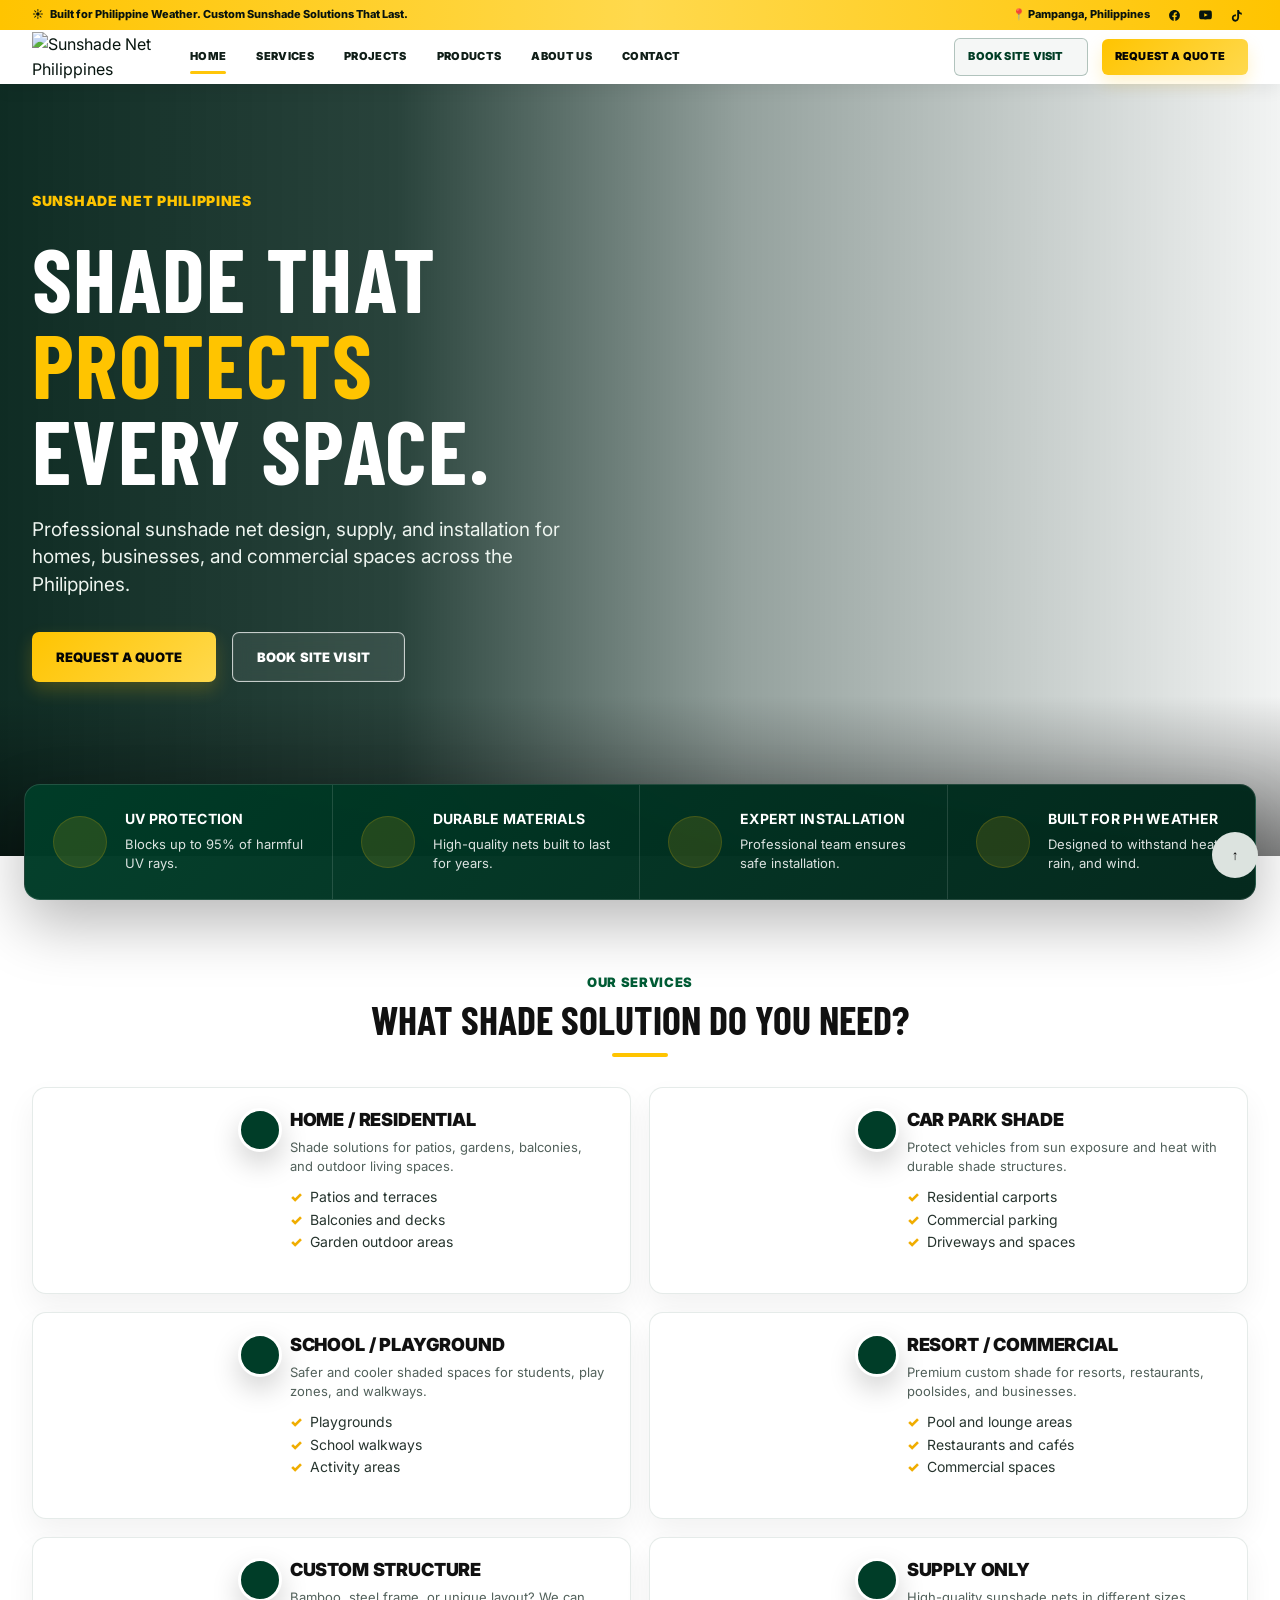
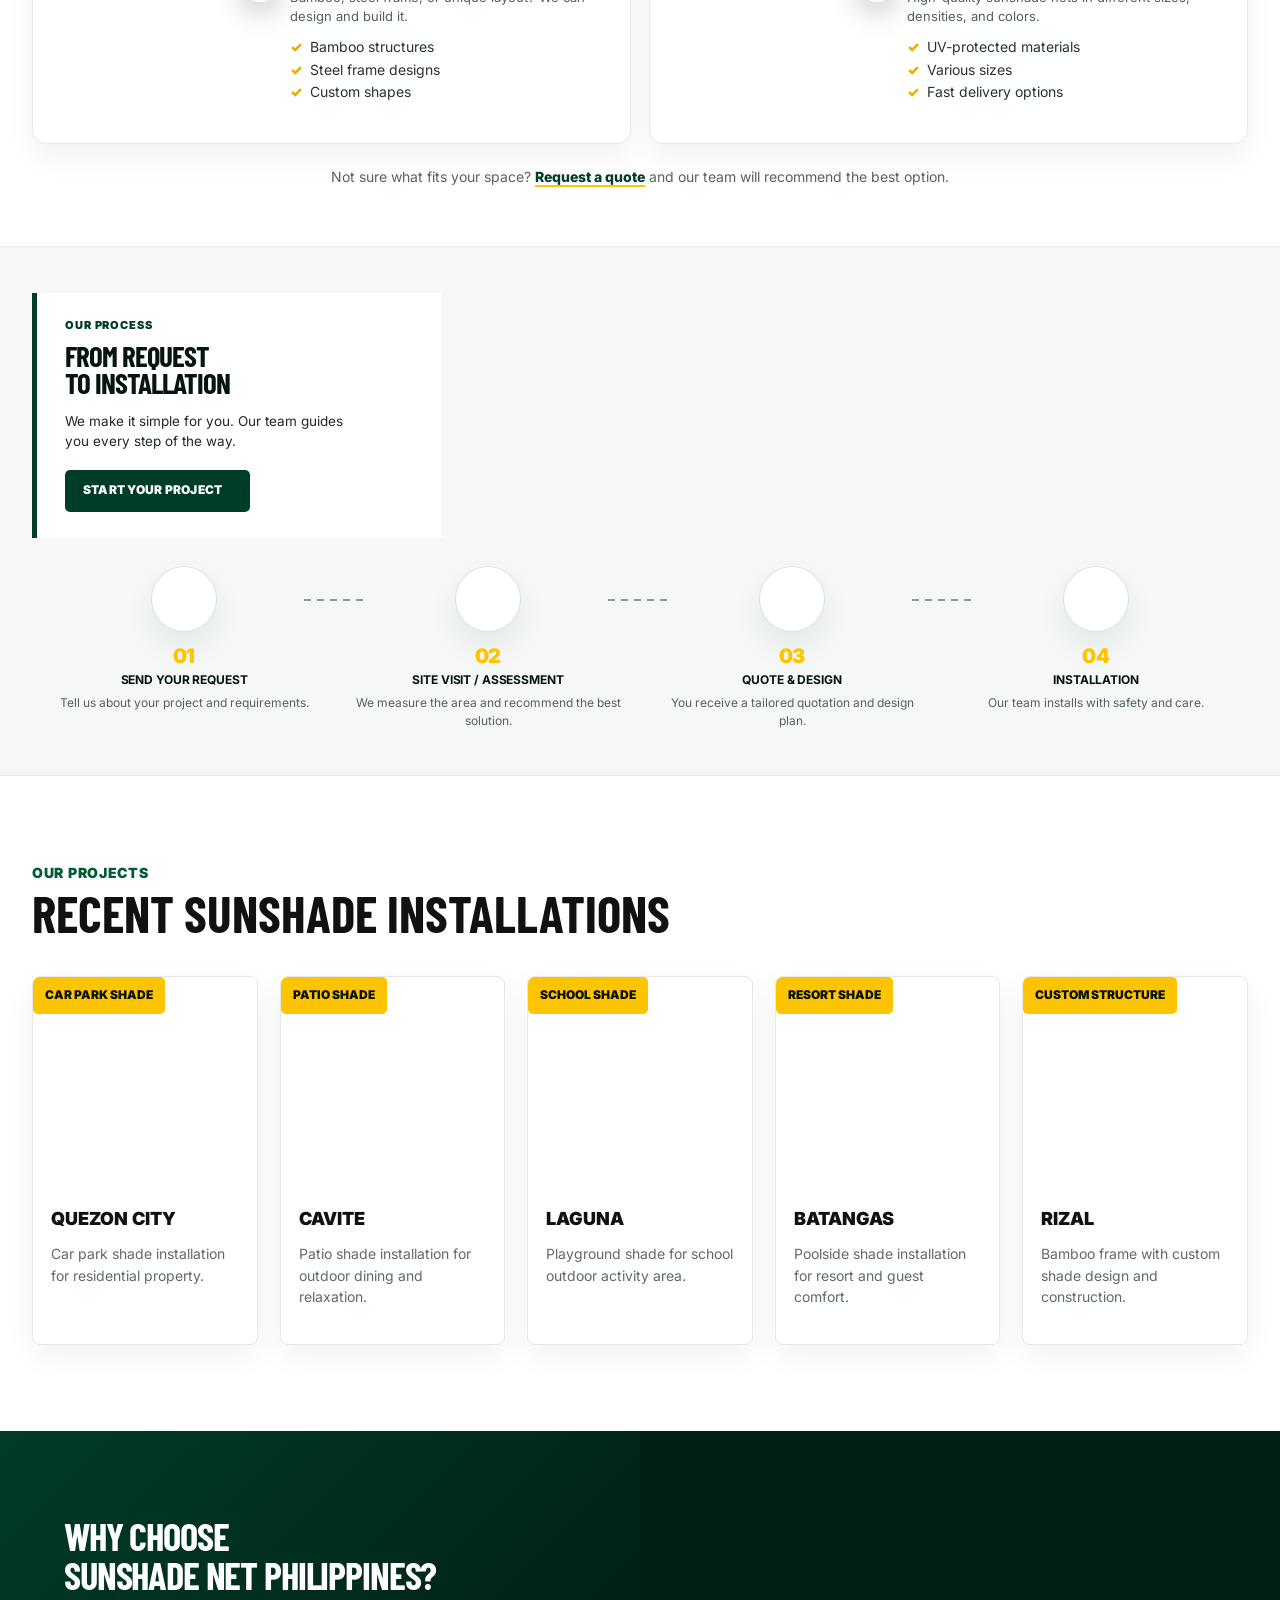
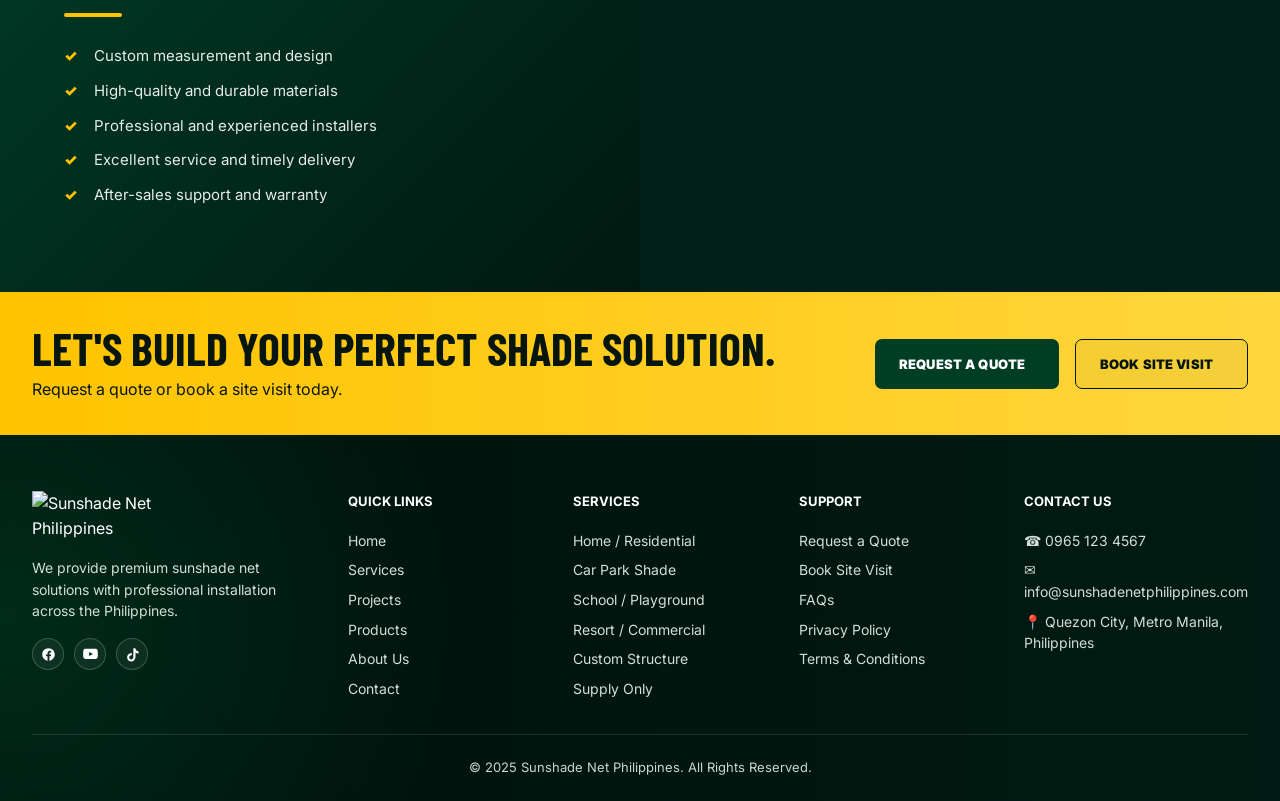
==== index.html @ c06938bb "Update index.html" ====
<!doctype html>
<html lang="en">
<head>
  <meta charset="utf-8">
  <meta name="viewport" content="width=device-width, initial-scale=1">
  <title>Home | Sunshade Net Philippines</title>
  <meta name="description" content="Premium sunshade net design, supply, and installation across the Philippines.">
  <link rel="stylesheet" href="assets/css/style.css">

  <style>
    :root {
      --snp-green: #003d28;
      --snp-green-dark: #001f16;
      --snp-green-deep: #00150f;
      --snp-yellow: #ffc400;
      --snp-text: #07150f;
    }

    body {
      scroll-padding-top: 112px;
    }

    .logo {
      display: inline-flex;
      align-items: center;
      text-decoration: none;
      flex-shrink: 0;
    }

    .logo img {
      width: 220px;
      max-width: 220px;
      height: auto;
      display: block;
      object-fit: contain;
    }

    .site-header {
      position: sticky;
      top: 0;
      z-index: 999;
      background: #ffffff;
      box-shadow: 0 12px 30px rgba(0, 0, 0, 0.08);
    }

    .header-inner {
      min-height: 108px;
      display: flex;
      align-items: center;
      gap: 34px;
    }

    .nav {
      display: flex;
      align-items: center;
      gap: 30px;
    }

    .header-actions {
      margin-left: auto;
      display: flex;
      align-items: center;
      gap: 14px;
    }

    .btn,
    .small-link {
      display: inline-flex;
      align-items: center;
      justify-content: center;
      gap: 10px;
    }

    .btn i,
    .small-link i {
      display: inline-flex;
      align-items: center;
      justify-content: center;
      line-height: 0;
      flex-shrink: 0;
    }

    .btn svg {
      width: 17px;
      height: 17px;
      stroke-width: 2.4;
      transition: transform 0.25s ease;
    }

    .small-link svg {
      width: 15px;
      height: 15px;
      stroke-width: 2.4;
      transition: transform 0.25s ease;
    }

    .btn:hover svg,
    .small-link:hover svg {
      transform: translateX(3px);
    }

    .btn-outline:hover svg {
      transform: scale(1.08);
    }

    .hero {
      position: relative;
      min-height: 650px;
      padding: 96px 0 140px;
      display: flex;
      align-items: center;
      background-image:
        linear-gradient(90deg, rgba(0, 31, 22, 0.94) 0%, rgba(0, 31, 22, 0.84) 31%, rgba(0, 31, 22, 0.42) 58%, rgba(0, 31, 22, 0.05) 100%),
        var(--hero-img);
      background-size: cover;
      background-position: center right;
      overflow: visible;
    }

    .hero .container {
      position: relative;
      z-index: 3;
      transform: translateY(-34px);
    }

    .hero .eyebrow {
      margin-bottom: 22px;
      font-size: 14px;
      letter-spacing: 0.05em;
    }

    .headline {
      margin-bottom: 24px;
      line-height: 0.96;
    }

    .hero-copy {
      max-width: 545px;
      margin-bottom: 34px;
      font-size: 19px;
      line-height: 1.45;
    }

    .hero-buttons {
      display: flex;
      flex-wrap: wrap;
      align-items: center;
      gap: 16px;
      position: relative;
      z-index: 10;
    }

    .hero-buttons .btn {
      min-height: 50px;
      padding: 0 24px;
      border-radius: 7px;
      font-size: 13px;
      font-weight: 900;
      letter-spacing: 0.01em;
    }

    .hero-buttons .btn svg {
      width: 18px;
      height: 18px;
    }

    .feature-strip {
      position: relative;
      z-index: 20;
      width: min(1320px, calc(100% - 48px));
      margin: -72px auto 72px;
      display: grid;
      grid-template-columns: repeat(4, 1fr);
      background: linear-gradient(135deg, rgba(0, 61, 40, 0.98), rgba(0, 37, 25, 0.98));
      border: 1px solid rgba(255, 255, 255, 0.13);
      border-radius: 16px;
      overflow: hidden;
      box-shadow: 0 24px 60px rgba(0, 0, 0, 0.28);
    }

    .feature {
      display: flex;
      align-items: center;
      gap: 18px;
      padding: 26px 28px;
      min-height: 112px;
      border-right: 1px solid rgba(255, 255, 255, 0.13);
    }

    .feature:last-child {
      border-right: 0;
    }

    .feature .icon,
    .service-icon,
    .process-step .icon {
      display: inline-flex;
      align-items: center;
      justify-content: center;
      flex-shrink: 0;
    }

    .feature .icon {
      width: 52px;
      height: 52px;
      min-width: 52px;
      border-radius: 50%;
      background: rgba(255, 196, 0, 0.13);
      color: var(--snp-yellow);
      box-shadow: inset 0 0 0 1px rgba(255, 196, 0, 0.16);
    }

    .feature .icon svg {
      width: 26px;
      height: 26px;
      stroke-width: 2.1;
    }

    .feature h4 {
      margin: 0 0 7px;
      color: #ffffff;
      font-size: 14px;
      line-height: 1.2;
      text-transform: uppercase;
      letter-spacing: 0.02em;
    }

    .feature p {
      margin: 0;
      color: rgba(255, 255, 255, 0.86);
      font-size: 13px;
      line-height: 1.45;
    }

    .service-icon {
      width: 44px;
      height: 44px;
      border-radius: 50%;
      background: var(--snp-green);
      color: #ffffff;
      border: 3px solid #ffffff;
      box-shadow: 0 12px 28px rgba(0, 0, 0, 0.18);
    }

    .service-icon svg {
      width: 20px;
      height: 20px;
      stroke-width: 2.1;
    }

    .section:has(.services-3-grid) {
      padding-top: 0;
      padding-bottom: 58px;
    }

    .section:has(.services-3-grid) .section-head {
      margin-bottom: 30px;
    }

    .section:has(.services-3-grid) .kicker {
      font-size: 13px;
      margin-bottom: 8px;
    }

    .section:has(.services-3-grid) .section-title {
      max-width: 720px;
      margin-left: auto;
      margin-right: auto;
      line-height: 0.98;
      font-size: clamp(34px, 3.1vw, 54px);
    }

    .section:has(.services-3-grid) .under {
      margin-top: 14px;
    }

    .cards.services-3-grid {
      display: grid;
      grid-template-columns: repeat(3, minmax(0, 1fr));
      gap: 18px;
      align-items: stretch;
    }

    .services-3-grid .service-card {
      position: relative;
      min-height: 100%;
      display: grid;
      grid-template-columns: 38% 62%;
      overflow: hidden;
      border-radius: 14px;
      background: #ffffff;
      border: 1px solid rgba(0, 61, 40, 0.1);
      box-shadow: 0 14px 30px rgba(0, 0, 0, 0.055);
      transition: transform 0.25s ease, box-shadow 0.25s ease, border-color 0.25s ease;
    }

    .services-3-grid .service-card:hover {
      transform: translateY(-4px);
      border-color: rgba(0, 61, 40, 0.22);
      box-shadow: 0 20px 42px rgba(0, 0, 0, 0.1);
    }

    .services-3-grid .service-img {
      height: 100%;
      min-height: 190px;
      border-radius: 14px 0 0 14px;
    }

    .services-3-grid .service-icon {
      left: auto;
      right: -22px;
      bottom: auto;
      top: 20px;
      z-index: 3;
      border-width: 3px;
    }

    .services-3-grid .service-icon svg {
      width: 20px;
      height: 20px;
    }

    .services-3-grid .service-body {
      padding: 22px 22px 20px 30px;
      display: flex;
      flex-direction: column;
      justify-content: center;
    }

    .services-3-grid .service-body h3 {
      font-size: clamp(18px, 1.1vw, 22px);
      line-height: 1.08;
      margin-bottom: 9px;
      letter-spacing: -0.01em;
    }

    .services-3-grid .service-body p {
      font-size: 13px;
      line-height: 1.45;
      margin-bottom: 12px;
      color: #52615b;
    }

    .services-3-grid .mini-list {
      display: grid;
      gap: 5px;
      font-size: 12.5px;
      line-height: 1.25;
      margin-top: 0;
    }

    .services-3-grid .mini-list li {
      line-height: 1.25;
    }

    .services-3-grid .mini-list li::marker {
      color: var(--snp-yellow);
    }

    .services-note {
      max-width: 720px;
      margin: 22px auto 0;
      text-align: center;
      color: #58645f;
      font-size: 14px;
      line-height: 1.55;
    }

    .services-note a {
      color: var(--snp-green);
      font-weight: 800;
      text-decoration: none;
      border-bottom: 2px solid var(--snp-yellow);
    }

    .section-soft {
      background: #f5f8f6;
      padding: 46px 0;
      border-top: 1px solid rgba(0, 61, 40, 0.06);
      border-bottom: 1px solid rgba(0, 61, 40, 0.06);
    }

    .process-grid {
      display: grid;
      grid-template-columns: 340px 1fr;
      gap: 38px;
      align-items: center;
    }

    .process-intro {
      background: #ffffff;
      padding: 24px 28px 26px;
      border-radius: 0;
      border-left: 5px solid var(--snp-green);
      box-shadow: none;
      width: 100%;
      min-width: 0;
    }

    .process-intro .kicker {
      color: var(--snp-green);
      font-size: 11px;
      font-weight: 900;
      letter-spacing: 0.08em;
      text-transform: uppercase;
      margin-bottom: 8px;
    }

    .process-intro h2 {
      margin: 0 0 14px;
      color: #07150f;
      font-size: clamp(29px, 2.05vw, 36px);
      line-height: 0.96;
      letter-spacing: -0.035em;
      text-transform: uppercase;
      max-width: 280px;
    }

    .process-line {
      display: block;
      white-space: nowrap;
    }

    .process-intro p {
      color: #1f2a25;
      font-size: 13.5px;
      line-height: 1.5;
      margin: 0 0 18px;
      max-width: 285px;
    }

    .process-intro .btn {
      min-height: 42px;
      padding: 0 18px;
      border-radius: 5px;
      background: var(--snp-green);
      color: #ffffff;
      font-size: 12px;
      box-shadow: none;
    }

    .process-intro .btn:hover {
      background: var(--snp-green-dark);
    }

    .process-steps {
      display: grid;
      grid-template-columns: repeat(4, minmax(0, 1fr));
      gap: 0;
      align-items: start;
      position: relative;
    }

    .process-step {
      position: relative;
      text-align: center;
      padding: 0 18px;
      background: transparent;
      border: 0;
      box-shadow: none;
      min-height: auto;
    }

    .process-step::after {
      content: "";
      position: absolute;
      top: 33px;
      right: -32px;
      width: 64px;
      height: 2px;
      background: repeating-linear-gradient(
        90deg,
        rgba(0, 61, 40, 0.48) 0 7px,
        transparent 7px 13px
      );
    }

    .process-step:last-child::after {
      display: none;
    }

    .process-step .icon {
      width: 66px;
      height: 66px;
      margin: 0 auto 14px;
      border-radius: 50%;
      background: #ffffff;
      color: var(--snp-green);
      border: 1px solid rgba(0, 61, 40, 0.14);
      box-shadow: 0 14px 30px rgba(0, 61, 40, 0.08);
    }

    .process-step .icon svg {
      width: 28px;
      height: 28px;
      stroke-width: 2;
    }

    .process-step strong {
      display: block;
      margin-bottom: 7px;
      color: #07150f;
      font-size: 12px;
      line-height: 1.22;
      text-transform: uppercase;
      letter-spacing: -0.01em;
    }

    .process-step strong::before {
      content: attr(data-step);
      display: block;
      margin-bottom: 7px;
      color: var(--snp-yellow);
      font-size: 20px;
      line-height: 1;
      font-weight: 900;
    }

    .process-step p {
      margin: 0;
      color: #53615c;
      font-size: 12px;
      line-height: 1.45;
    }

    .split-banner {
      display: grid;
      grid-template-columns: 1fr 1fr;
      align-items: stretch;
      background: var(--snp-green-dark);
      overflow: hidden;
    }

    .split-banner-content {
      background:
        linear-gradient(135deg, rgba(0, 61, 40, 0.98), rgba(0, 24, 17, 0.98));
      color: #ffffff;
      padding: 86px 64px;
      display: flex;
      flex-direction: column;
      justify-content: center;
      align-items: flex-start;
    }

    .split-banner-content .section-title,
    .split-banner-content ul {
      width: min(100%, 520px);
      margin-left: auto;
      margin-right: auto;
    }

    .split-banner-content .section-title {
      color: #ffffff;
      margin-top: 0;
      margin-bottom: 28px;
      font-size: clamp(34px, 3vw, 54px);
      line-height: 1.02;
      letter-spacing: -0.03em;
    }

    .split-banner-content .section-title::after {
      content: "";
      display: block;
      width: 58px;
      height: 4px;
      background: var(--snp-yellow);
      margin-top: 18px;
      border-radius: 999px;
    }

    .split-banner-content ul {
      list-style: none;
      padding: 0;
      margin-top: 0;
      margin-bottom: 0;
      display: grid;
      gap: 13px;
    }

    .split-banner-content li {
      position: relative;
      padding-left: 30px;
      color: rgba(255, 255, 255, 0.9);
      font-size: 15px;
      line-height: 1.45;
    }

    .split-banner-content li::before {
      content: "✓";
      position: absolute;
      left: 0;
      top: 0;
      color: var(--snp-yellow);
      font-weight: 900;
    }

    .split-banner-img {
      min-height: 460px;
      background-image: var(--img);
      background-size: cover;
      background-position: center;
    }

    .social-icons {
      display: flex;
      align-items: center;
      gap: 10px;
    }

    .social-icons a {
      width: 32px;
      height: 32px;
      border: 1px solid rgba(255, 255, 255, 0.2);
      border-radius: 50%;
      display: inline-flex;
      align-items: center;
      justify-content: center;
      color: #ffffff;
      background: rgba(255, 255, 255, 0.05);
      transition: all 0.25s ease;
      text-decoration: none;
      flex-shrink: 0;
    }

    .social-icons a svg {
      width: 15px;
      height: 15px;
      fill: currentColor;
      display: block;
    }

    .social-icons a:hover {
      background: var(--snp-yellow);
      color: var(--snp-green-dark);
      border-color: var(--snp-yellow);
      transform: translateY(-2px);
    }

    .topbar .social-icons {
      gap: 7px;
    }

    .topbar .social-icons a {
      width: 24px;
      height: 24px;
      border: none;
      background: transparent;
      color: #07150f;
    }

    .topbar .social-icons a svg {
      width: 13px;
      height: 13px;
    }

    .topbar .social-icons a:hover {
      background: rgba(7, 21, 15, 0.12);
      color: #07150f;
      transform: translateY(-1px);
    }

    @media (max-width: 1280px) {
      .cards.services-3-grid {
        grid-template-columns: repeat(2, minmax(0, 1fr));
      }

      .services-3-grid .service-img {
        min-height: 205px;
      }

      .process-grid {
        grid-template-columns: 1fr;
        gap: 28px;
      }

      .process-intro {
        max-width: 410px;
      }
    }

    @media (max-width: 1180px) {
      .header-inner {
        gap: 22px;
      }

      .nav {
        gap: 18px;
      }

      .logo img {
        width: 188px;
        max-width: 188px;
      }

      .hero {
        min-height: 620px;
        padding: 88px 0 132px;
      }

      .hero .container {
        transform: translateY(-24px);
      }

      .feature-strip {
        grid-template-columns: repeat(2, 1fr);
        margin-top: -58px;
      }

      .feature:nth-child(2) {
        border-right: 0;
      }

      .feature:nth-child(1),
      .feature:nth-child(2) {
        border-bottom: 1px solid rgba(255, 255, 255, 0.13);
      }
    }

    @media (max-width: 900px) {
      body {
        scroll-padding-top: 82px;
      }

      .site-header {
        position: sticky;
        top: 0;
      }

      .header-inner {
        min-height: 84px;
      }

      .logo img {
        width: 165px;
        max-width: 165px;
      }

      .nav,
      .header-actions {
        display: none;
      }

      .mobile-toggle {
        margin-left: auto;
      }

      .hero {
        min-height: auto;
        padding: 78px 0 116px;
        background-position: center right;
      }

      .hero .container {
        transform: translateY(0);
      }

      .hero-copy {
        font-size: 16px;
        max-width: 500px;
      }

      .headline {
        font-size: clamp(48px, 13vw, 74px);
      }

      .hero-buttons .btn {
        min-height: 48px;
        padding: 0 22px;
        font-size: 12.5px;
      }

      .feature-strip {
        width: min(100% - 32px, 720px);
        grid-template-columns: 1fr;
        margin: -54px auto 60px;
      }

      .feature,
      .feature:nth-child(1),
      .feature:nth-child(2) {
        border-right: 0;
        border-bottom: 1px solid rgba(255, 255, 255, 0.13);
      }

      .feature:last-child {
        border-bottom: 0;
      }

      .cards.services-3-grid {
        grid-template-columns: 1fr;
        gap: 18px;
      }

      .services-3-grid .service-card {
        grid-template-columns: 1fr;
      }

      .services-3-grid .service-img {
        height: 190px;
        min-height: 190px;
        border-radius: 14px 14px 0 0;
      }

      .services-3-grid .service-icon {
        left: 22px;
        right: auto;
        top: auto;
        bottom: -22px;
      }

      .services-3-grid .service-body {
        padding: 34px 22px 22px;
      }

      .process-intro {
        max-width: none;
      }

      .process-steps {
        grid-template-columns: repeat(2, minmax(0, 1fr));
        gap: 28px 18px;
      }

      .process-step::after {
        display: none;
      }

      .split-banner {
        grid-template-columns: 1fr;
      }

      .split-banner-content {
        padding: 64px 28px;
      }

      .split-banner-content .section-title,
      .split-banner-content ul {
        margin-left: 0;
        margin-right: 0;
      }

      .split-banner-img {
        min-height: 320px;
      }
    }

    @media (max-width: 520px) {
      .hero {
        padding: 68px 0 102px;
        background-position: 64% center;
      }

      .hero .eyebrow {
        font-size: 12px;
        margin-bottom: 16px;
      }

      .hero-copy {
        font-size: 15px;
        line-height: 1.5;
        margin-bottom: 28px;
      }

      .hero-buttons {
        gap: 12px;
      }

      .hero-buttons .btn {
        width: 100%;
        justify-content: center;
        min-height: 50px;
        font-size: 12.5px;
      }

      .feature-strip {
        margin-top: -46px;
      }

      .feature {
        padding: 24px;
      }

      .section:has(.services-3-grid) .section-title {
        font-size: 34px;
      }

      .services-3-grid .service-img {
        height: 180px;
        min-height: 180px;
      }

      .section-soft {
        padding: 42px 0;
      }

      .process-steps {
        grid-template-columns: 1fr;
        gap: 26px;
      }

      .process-intro h2 {
        max-width: 260px;
        font-size: 32px;
      }

      .process-line {
        white-space: normal;
      }

      .split-banner-content {
        padding: 52px 22px;
      }

      .split-banner-content .section-title {
        font-size: 34px;
      }

      .split-banner-img {
        min-height: 250px;
      }
    }
  </style>
</head>

<body class="active-nav-home">
  <div class="topbar">
    <div class="container">
      <div class="topbar-left">Built for Philippine Weather. Custom Sunshade Solutions That Last.</div>

      <div class="top-icons">
        <span>📍 Pampanga, Philippines</span>

        <div class="social-icons">
          <a href="https://www.facebook.com/SunshadeNetPhilippines" target="_blank" rel="noopener noreferrer" aria-label="Facebook">
            <svg viewBox="0 0 24 24" aria-hidden="true">
              <path d="M22 12.06C22 6.48 17.52 2 11.94 2S2 6.48 2 12.06c0 5.02 3.66 9.18 8.44 9.94v-7.03H7.9v-2.91h2.54V9.84c0-2.5 1.49-3.89 3.77-3.89 1.09 0 2.23.2 2.23.2v2.45h-1.26c-1.24 0-1.63.77-1.63 1.56v1.9h2.78l-.44 2.91h-2.34V22c4.79-.76 8.45-4.92 8.45-9.94z"/>
            </svg>
          </a>

          <a href="#" target="_blank" rel="noopener noreferrer" aria-label="YouTube">
            <svg viewBox="0 0 24 24" aria-hidden="true">
              <path d="M23.5 6.2s-.23-1.64-.94-2.36c-.9-.94-1.9-.95-2.36-1C16.9 2.6 12 2.6 12 2.6h-.01s-4.9 0-8.2.24c-.46.05-1.46.06-2.36 1C.73 4.56.5 6.2.5 6.2S.25 8.12.25 10.03v1.8c0 1.91.25 3.83.25 3.83s.23 1.64.94 2.36c.9.94 2.08.91 2.61 1.01 1.89.18 7.95.24 7.95.24s4.91-.01 8.21-.25c.46-.05 1.46-.06 2.36-1 .71-.72.94-2.36.94-2.36s.24-1.92.24-3.83v-1.8c0-1.91-.24-3.83-.24-3.83zM9.75 14.5v-6.7l6.3 3.36-6.3 3.34z"/>
            </svg>
          </a>

          <a href="#" target="_blank" rel="noopener noreferrer" aria-label="TikTok">
            <svg viewBox="0 0 24 24" aria-hidden="true">
              <path d="M16.7 2c.35 3.03 2.04 4.84 5.02 5.03v3.41c-1.73.17-3.25-.4-4.91-1.47v6.38c0 8.1-8.84 10.63-12.4 4.82-2.29-3.74-.89-10.31 6.46-10.58v3.6c-.57.09-1.18.23-1.74.42-1.67.57-2.62 1.64-2.36 3.52.49 3.6 7.12 4.66 6.57-2.37V2h3.36z"/>
            </svg>
          </a>
        </div>
      </div>
    </div>
  </div>

  <header class="site-header">
    <div class="container header-inner">
      <a class="logo" href="index.html">
        <img src="https://raw.githubusercontent.com/Friedazebalili/SunshadeNetPhilippines/75b2a2d5092fcf8cbc983c4ada5e865e57bd0c55/assets/images/Sunshade_logo.png" alt="Sunshade Net Philippines">
      </a>

      <nav class="nav">
        <a href="index.html">Home</a>
        <a href="services.html">Services</a>
        <a href="projects.html">Projects</a>
        <a href="products.html">Products</a>
        <a href="about.html">About Us</a>
        <a href="contact.html">Contact</a>
      </nav>

      <div class="header-actions">
        <a class="btn btn-outline" href="request-quote.html">
          Book Site Visit
          <i data-lucide="calendar-check"></i>
        </a>

        <a class="btn btn-yellow" href="request-quote.html">
          Request a Quote
          <i data-lucide="arrow-right"></i>
        </a>
      </div>

      <button class="mobile-toggle" aria-label="Open menu">☰</button>
    </div>
  </header>

  <section class="hero" style="--hero-img:url('https://raw.githubusercontent.com/Friedazebalili/SunshadeNetPhilippines/74ff34053462233fca58312750874364919d420b/assets/images/Hero%20banner%20sunshade.png')">
    <div class="container">
      <div class="eyebrow">Sunshade Net Philippines</div>
      <h1 class="headline">Shade that <span class="accent">protects</span><br>every space.</h1>
      <p class="hero-copy">Professional sunshade net design, supply, and installation for homes, businesses, and commercial spaces across the Philippines.</p>

      <div class="hero-buttons">
        <a class="btn btn-yellow" href="request-quote.html">
          Request a Quote
          <i data-lucide="arrow-right"></i>
        </a>

        <a class="btn btn-outline" href="request-quote.html">
          Book Site Visit
          <i data-lucide="calendar-check"></i>
        </a>
      </div>
    </div>
  </section>

  <div class="feature-strip">
    <div class="feature">
      <div class="icon"><i data-lucide="sun"></i></div>
      <div>
        <h4>UV Protection</h4>
        <p>Blocks up to 95% of harmful UV rays.</p>
      </div>
    </div>

    <div class="feature">
      <div class="icon"><i data-lucide="shield-check"></i></div>
      <div>
        <h4>Durable Materials</h4>
        <p>High-quality nets built to last for years.</p>
      </div>
    </div>

    <div class="feature">
      <div class="icon"><i data-lucide="wrench"></i></div>
      <div>
        <h4>Expert Installation</h4>
        <p>Professional team ensures safe installation.</p>
      </div>
    </div>

    <div class="feature">
      <div class="icon"><i data-lucide="cloud-rain-wind"></i></div>
      <div>
        <h4>Built for PH Weather</h4>
        <p>Designed to withstand heat, rain, and wind.</p>
      </div>
    </div>
  </div>

  <section class="section">
    <div class="container">
      <div class="section-head">
        <div class="kicker">Our Services</div>
        <h2 class="section-title">What shade solution do you need?</h2>
        <div class="under"></div>
      </div>

      <div class="cards services-3-grid">
        <article class="service-card">
          <div class="service-img" style="--img:url('https://images.unsplash.com/photo-1600607688969-a5bfcd646154?auto=format&fit=crop&w=1200&q=85')">
            <div class="service-icon"><i data-lucide="home"></i></div>
          </div>
          <div class="service-body">
            <h3>Home / Residential</h3>
            <p>Shade solutions for patios, gardens, balconies, and outdoor living spaces.</p>
            <ul class="mini-list">
              <li>Patios and terraces</li>
              <li>Balconies and decks</li>
              <li>Garden outdoor areas</li>
            </ul>
          </div>
        </article>

        <article class="service-card">
          <div class="service-img" style="--img:url('https://images.unsplash.com/photo-1542362567-b07e54358753?auto=format&fit=crop&w=1200&q=85')">
            <div class="service-icon"><i data-lucide="car"></i></div>
          </div>
          <div class="service-body">
            <h3>Car Park Shade</h3>
            <p>Protect vehicles from sun exposure and heat with durable shade structures.</p>
            <ul class="mini-list">
              <li>Residential carports</li>
              <li>Commercial parking</li>
              <li>Driveways and spaces</li>
            </ul>
          </div>
        </article>

        <article class="service-card">
          <div class="service-img" style="--img:url('https://images.unsplash.com/photo-1596464716127-f2a82984de30?auto=format&fit=crop&w=1200&q=85')">
            <div class="service-icon"><i data-lucide="school"></i></div>
          </div>
          <div class="service-body">
            <h3>School / Playground</h3>
            <p>Safer and cooler shaded spaces for students, play zones, and walkways.</p>
            <ul class="mini-list">
              <li>Playgrounds</li>
              <li>School walkways</li>
              <li>Activity areas</li>
            </ul>
          </div>
        </article>

        <article class="service-card">
          <div class="service-img" style="--img:url('https://images.unsplash.com/photo-1571896349842-33c89424de2d?auto=format&fit=crop&w=1200&q=85')">
            <div class="service-icon"><i data-lucide="building-2"></i></div>
          </div>
          <div class="service-body">
            <h3>Resort / Commercial</h3>
            <p>Premium custom shade for resorts, restaurants, poolsides, and businesses.</p>
            <ul class="mini-list">
              <li>Pool and lounge areas</li>
              <li>Restaurants and cafés</li>
              <li>Commercial spaces</li>
            </ul>
          </div>
        </article>

        <article class="service-card">
          <div class="service-img" style="--img:url('https://images.unsplash.com/photo-1600585154340-be6161a56a0c?auto=format&fit=crop&w=1200&q=85')">
            <div class="service-icon"><i data-lucide="construction"></i></div>
          </div>
          <div class="service-body">
            <h3>Custom Structure</h3>
            <p>Bamboo, steel frame, or unique layout? We can design and build it.</p>
            <ul class="mini-list">
              <li>Bamboo structures</li>
              <li>Steel frame designs</li>
              <li>Custom shapes</li>
            </ul>
          </div>
        </article>

        <article class="service-card">
          <div class="service-img" style="--img:url('https://images.unsplash.com/photo-1600566752355-35792bedcfea?auto=format&fit=crop&w=1200&q=85')">
            <div class="service-icon"><i data-lucide="package-check"></i></div>
          </div>
          <div class="service-body">
            <h3>Supply Only</h3>
            <p>High-quality sunshade nets in different sizes, densities, and colors.</p>
            <ul class="mini-list">
              <li>UV-protected materials</li>
              <li>Various sizes</li>
              <li>Fast delivery options</li>
            </ul>
          </div>
        </article>
      </div>

      <p class="services-note">
        Not sure what fits your space? <a href="request-quote.html">Request a quote</a> and our team will recommend the best option.
      </p>
    </div>
  </section>

  <section class="section section-soft">
    <div class="container process-grid">
      <div class="process-intro">
        <div class="kicker">Our Process</div>
        <h2>
          <span class="process-line">From Request</span>
          <span class="process-line">To Installation</span>
        </h2>
        <p>We make it simple for you. Our team guides you every step of the way.</p>
        <a class="btn btn-dark" href="request-quote.html">
          Start Your Project
          <i data-lucide="send"></i>
        </a>
      </div>

      <div class="process-steps">
        <div class="process-step">
          <div class="icon"><i data-lucide="message-circle"></i></div>
          <strong data-step="01">Send Your Request</strong>
          <p>Tell us about your project and requirements.</p>
        </div>

        <div class="process-step">
          <div class="icon"><i data-lucide="ruler"></i></div>
          <strong data-step="02">Site Visit / Assessment</strong>
          <p>We measure the area and recommend the best solution.</p>
        </div>

        <div class="process-step">
          <div class="icon"><i data-lucide="clipboard-list"></i></div>
          <strong data-step="03">Quote & Design</strong>
          <p>You receive a tailored quotation and design plan.</p>
        </div>

        <div class="process-step">
          <div class="icon"><i data-lucide="hard-hat"></i></div>
          <strong data-step="04">Installation</strong>
          <p>Our team installs with safety and care.</p>
        </div>
      </div>
    </div>
  </section>

  <section class="section">
    <div class="container">
      <div class="section-head" style="text-align:left;margin-left:0">
        <div class="kicker">Our Projects</div>
        <h2 class="section-title">Recent sunshade installations</h2>
      </div>

      <div class="cards cards-5">
        <article class="project-card">
          <div class="project-img" style="--img:url('https://raw.githubusercontent.com/Friedazebalili/SunshadeNetPhilippines/84129a5b68596f9bc41c4e1cdf418ee5afdef27f/assets/images/ChatGPT%20Image%20Jun%2028%2C%202026%2C%2004_28_22%20PM%20%281%29.png')">
            <span class="tag">Car Park Shade</span>
          </div>
          <div class="project-body" style="padding:18px">
            <h3>Quezon City</h3>
            <p>Car park shade installation for residential property.</p>
          </div>
        </article>

        <article class="project-card">
          <div class="project-img" style="--img:url('https://raw.githubusercontent.com/Friedazebalili/SunshadeNetPhilippines/84129a5b68596f9bc41c4e1cdf418ee5afdef27f/assets/images/ChatGPT%20Image%20Jun%2028%2C%202026%2C%2004_28_22%20PM%20%282%29.png')">
            <span class="tag">Patio Shade</span>
          </div>
          <div class="project-body" style="padding:18px">
            <h3>Cavite</h3>
            <p>Patio shade installation for outdoor dining and relaxation.</p>
          </div>
        </article>

        <article class="project-card">
          <div class="project-img" style="--img:url('https://raw.githubusercontent.com/Friedazebalili/SunshadeNetPhilippines/84129a5b68596f9bc41c4e1cdf418ee5afdef27f/assets/images/ChatGPT%20Image%20Jun%2028%2C%202026%2C%2004_28_23%20PM%20%283%29.png')">
            <span class="tag">School Shade</span>
          </div>
          <div class="project-body" style="padding:18px">
            <h3>Laguna</h3>
            <p>Playground shade for school outdoor activity area.</p>
          </div>
        </article>

        <article class="project-card">
          <div class="project-img" style="--img:url('https://raw.githubusercontent.com/Friedazebalili/SunshadeNetPhilippines/84129a5b68596f9bc41c4e1cdf418ee5afdef27f/assets/images/ChatGPT%20Image%20Jun%2028%2C%202026%2C%2004_28_23%20PM%20%284%29.png')">
            <span class="tag">Resort Shade</span>
          </div>
          <div class="project-body" style="padding:18px">
            <h3>Batangas</h3>
            <p>Poolside shade installation for resort and guest comfort.</p>
          </div>
        </article>

        <article class="project-card">
          <div class="project-img" style="--img:url('https://raw.githubusercontent.com/Friedazebalili/SunshadeNetPhilippines/84129a5b68596f9bc41c4e1cdf418ee5afdef27f/assets/images/ChatGPT%20Image%20Jun%2028%2C%202026%2C%2004_28_24%20PM%20%285%29.png')">
            <span class="tag">Custom Structure</span>
          </div>
          <div class="project-body" style="padding:18px">
            <h3>Rizal</h3>
            <p>Bamboo frame with custom shade design and construction.</p>
          </div>
        </article>
      </div>
    </div>
  </section>

  <section class="split-banner">
    <div class="split-banner-content">
      <h2 class="section-title">Why choose<br>Sunshade Net Philippines?</h2>
      <ul>
        <li>Custom measurement and design</li>
        <li>High-quality and durable materials</li>
        <li>Professional and experienced installers</li>
        <li>Excellent service and timely delivery</li>
        <li>After-sales support and warranty</li>
      </ul>
    </div>

    <div class="split-banner-img" style="--img:url('https://images.unsplash.com/photo-1600607687939-ce8a6c25118c?auto=format&fit=crop&w=1800&q=85')"></div>
  </section>

  <section class="cta-band">
    <div class="container cta-row">
      <div>
        <h2>Let's build your <span class="accent">perfect shade solution.</span></h2>
        <p>Request a quote or book a site visit today.</p>
      </div>

      <div class="hero-buttons">
        <a class="btn btn-dark" href="request-quote.html">
          Request a Quote
          <i data-lucide="arrow-right"></i>
        </a>

        <a class="btn btn-outline" style="border-color:#07150f;color:#07150f" href="request-quote.html">
          Book Site Visit
          <i data-lucide="calendar-check"></i>
        </a>
      </div>
    </div>
  </section>

  <footer class="footer">
    <div class="container footer-grid">
      <div>
        <img src="https://raw.githubusercontent.com/Friedazebalili/SunshadeNetPhilippines/75b2a2d5092fcf8cbc983c4ada5e865e57bd0c55/assets/images/Sunshade_logo.png" alt="Sunshade Net Philippines">
        <p>We provide premium sunshade net solutions with professional installation across the Philippines.</p>

        <div class="social-icons">
          <a href="https://www.facebook.com/SunshadeNetPhilippines" target="_blank" rel="noopener noreferrer" aria-label="Facebook">
            <svg viewBox="0 0 24 24" aria-hidden="true">
              <path d="M22 12.06C22 6.48 17.52 2 11.94 2S2 6.48 2 12.06c0 5.02 3.66 9.18 8.44 9.94v-7.03H7.9v-2.91h2.54V9.84c0-2.5 1.49-3.89 3.77-3.89 1.09 0 2.23.2 2.23.2v2.45h-1.26c-1.24 0-1.63.77-1.63 1.56v1.9h2.78l-.44 2.91h-2.34V22c4.79-.76 8.45-4.92 8.45-9.94z"/>
            </svg>
          </a>

          <a href="#" target="_blank" rel="noopener noreferrer" aria-label="YouTube">
            <svg viewBox="0 0 24 24" aria-hidden="true">
              <path d="M23.5 6.2s-.23-1.64-.94-2.36c-.9-.94-1.9-.95-2.36-1C16.9 2.6 12 2.6 12 2.6h-.01s-4.9 0-8.2.24c-.46.05-1.46.06-2.36 1C.73 4.56.5 6.2.5 6.2S.25 8.12.25 10.03v1.8c0 1.91.25 3.83.25 3.83s.23 1.64.94 2.36c.9.94 2.08.91 2.61 1.01 1.89.18 7.95.24 7.95.24s4.91-.01 8.21-.25c.46-.05 1.46-.06 2.36-1 .71-.72.94-2.36.94-2.36s.24-1.92.24-3.83v-1.8c0-1.91-.24-3.83-.24-3.83zM9.75 14.5v-6.7l6.3 3.36-6.3 3.34z"/>
            </svg>
          </a>

          <a href="#" target="_blank" rel="noopener noreferrer" aria-label="TikTok">
            <svg viewBox="0 0 24 24" aria-hidden="true">
              <path d="M16.7 2c.35 3.03 2.04 4.84 5.02 5.03v3.41c-1.73.17-3.25-.4-4.91-1.47v6.38c0 8.1-8.84 10.63-12.4 4.82-2.29-3.74-.89-10.31 6.46-10.58v3.6c-.57.09-1.18.23-1.74.42-1.67.57-2.62 1.64-2.36 3.52.49 3.6 7.12 4.66 6.57-2.37V2h3.36z"/>
            </svg>
          </a>
        </div>
      </div>

      <div>
        <h4>Quick Links</h4>
        <ul>
          <li><a href="index.html">Home</a></li>
          <li><a href="services.html">Services</a></li>
          <li><a href="projects.html">Projects</a></li>
          <li><a href="products.html">Products</a></li>
          <li><a href="about.html">About Us</a></li>
          <li><a href="contact.html">Contact</a></li>
        </ul>
      </div>

      <div>
        <h4>Services</h4>
        <ul>
          <li>Home / Residential</li>
          <li>Car Park Shade</li>
          <li>School / Playground</li>
          <li>Resort / Commercial</li>
          <li>Custom Structure</li>
          <li>Supply Only</li>
        </ul>
      </div>

      <div>
        <h4>Support</h4>
        <ul>
          <li><a href="request-quote.html">Request a Quote</a></li>
          <li><a href="request-quote.html">Book Site Visit</a></li>
          <li>FAQs</li>
          <li>Privacy Policy</li>
          <li>Terms & Conditions</li>
        </ul>
      </div>

      <div>
        <h4>Contact Us</h4>
        <ul>
          <li>☎ 0965 123 4567</li>
          <li>✉ info@sunshadenetphilippines.com</li>
          <li>📍 Quezon City, Metro Manila, Philippines</li>
        </ul>
      </div>
    </div>

    <div class="container copyright">© 2025 Sunshade Net Philippines. All Rights Reserved.</div>
  </footer>

  <button class="backtop">↑</button>

  <script src="https://unpkg.com/lucide@latest"></script>
  <script>
    lucide.createIcons();
  </script>
  <script src="assets/js/main.js"></script>
</body>
</html>
---- assets/css/style.css ----
@import url('https://fonts.googleapis.com/css2?family=Barlow+Condensed:wght@700;800;900&family=Inter:wght@400;500;600;700;800&display=swap');

:root {
  --green: #003d25;
  --green2: #005c35;
  --green3: #07291f;
  --dark: #03100d;
  --black: #050706;
  --yellow: #ffc400;
  --yellow2: #f0ad00;
  --white: #fff;
  --muted: #5f6b66;
  --soft: #f5f7f5;
  --border: #e6e9e5;
  --shadow: 0 20px 45px rgba(0, 35, 22, .16);
  --radius: 18px;
  --font-head: 'Barlow Condensed', Impact, sans-serif;
  --font-body: 'Inter', Arial, sans-serif;
  --snp-green: #003d28;
  --snp-green-dark: #001f16;
  --snp-green-deep: #00150f;
  --snp-yellow: #ffc400;
  --snp-text: #07150f;
}

* {
  box-sizing: border-box;
}

html {
  scroll-behavior: smooth;
}

body {
  margin: 0;
  font-family: var(--font-body);
  color: #111;
  background: #fff;
  font-size: 16px;
  line-height: 1.55;
  overflow-x: hidden;
  scroll-padding-top: 56px;
}

a {
  color: inherit;
  text-decoration: none;
}

img {
  max-width: 100%;
  display: block;
}

.container {
  width: min(1320px, calc(100% - 64px));
  margin: auto;
}

/* TOPBAR */
.topbar {
  background: linear-gradient(90deg, var(--yellow), #ffd94d, var(--yellow));
  min-height: 30px;
  display: flex;
  align-items: center;
  font-size: 11px;
  font-weight: 800;
  color: #08130f;
  position: relative;
  z-index: 10000;
}

.topbar .container {
  display: flex;
  justify-content: space-between;
  align-items: center;
  gap: 12px;
}

.topbar-left:before {
  content: '☀';
  margin-right: 6px;
}

.top-icons {
  display: flex;
  gap: 12px;
  align-items: center;
  white-space: nowrap;
}

/* HEADER */
.site-header {
  display: block !important;
  visibility: visible !important;
  opacity: 1 !important;
  position: sticky !important;
  top: 0 !important;
  z-index: 9999 !important;
  width: 100% !important;
  background: #ffffff !important;
  color: #07150f !important;
  box-shadow: 0 6px 16px rgba(0, 0, 0, 0.06) !important;
}

.header-inner {
  min-height: 54px !important;
  padding-top: 0 !important;
  padding-bottom: 0 !important;
  display: flex !important;
  align-items: center !important;
  justify-content: space-between;
  gap: 20px !important;
}

.logo {
  display: inline-flex !important;
  align-items: center !important;
  flex-shrink: 0 !important;
  min-width: auto;
}

.logo img {
  width: 138px !important;
  max-width: 138px !important;
  height: auto !important;
  display: block !important;
  object-fit: contain !important;
  filter: none !important;
}

.nav {
  display: flex;
  align-items: center;
  gap: 18px;
  font-size: 11px;
  font-weight: 900;
  text-transform: uppercase;
  letter-spacing: .03em;
}

.nav a {
  position: relative;
  color: #07150f;
  opacity: .96;
}

.nav a.active:after,
.nav a:hover:after {
  content: '';
  position: absolute;
  left: 0;
  right: 0;
  bottom: -8px;
  height: 3px;
  background: var(--yellow);
  border-radius: 999px;
}

.header-actions {
  margin-left: auto;
  display: flex;
  align-items: center;
  gap: 8px;
}

.btn,
.small-link {
  display: inline-flex;
  align-items: center;
  justify-content: center;
  gap: 8px;
}

.btn {
  border: 0;
  border-radius: 6px;
  padding: 9px 13px;
  font-weight: 900;
  font-size: 11px;
  text-transform: uppercase;
  letter-spacing: .02em;
  cursor: pointer;
  transition: .25s ease;
  white-space: nowrap;
  font-family: var(--font-body);
}

.btn i,
.small-link i {
  display: inline-flex;
  align-items: center;
  justify-content: center;
  line-height: 0;
  flex-shrink: 0;
}

.btn svg {
  width: 14px;
  height: 14px;
  stroke-width: 2.4;
  transition: transform 0.25s ease;
}

.small-link svg {
  width: 14px;
  height: 14px;
  stroke-width: 2.4;
  transition: transform 0.25s ease;
}

.btn:hover svg,
.small-link:hover svg {
  transform: translateX(3px);
}

.btn-outline:hover svg {
  transform: scale(1.08);
}

.btn-yellow {
  background: linear-gradient(135deg, var(--yellow), #ffd94d);
  color: #050505;
  box-shadow: 0 8px 18px rgba(255, 196, 0, .2);
}

.btn-yellow:hover {
  transform: translateY(-2px);
  box-shadow: 0 14px 24px rgba(255, 196, 0, .27);
}

.btn-dark {
  background: var(--green);
  color: white;
}

.btn-dark:hover {
  background: #005836;
  transform: translateY(-2px);
}

.btn-outline {
  border: 1px solid rgba(0, 61, 40, .28);
  background: rgba(0, 61, 40, .04);
  color: var(--green);
}

.btn-outline:hover {
  background: var(--green);
  color: white;
}

.mobile-toggle {
  display: none;
  background: none;
  color: var(--green);
  border: 1px solid rgba(0, 61, 40, .2);
  border-radius: 8px;
  font-size: 20px;
  padding: 5px 9px;
}

/* HERO */
.hero {
  position: relative;
  min-height: 660px;
  color: white;
  display: flex;
  align-items: center;
  overflow: hidden;
  background: linear-gradient(90deg, rgba(0, 24, 15, .96) 0%, rgba(0, 36, 22, .84) 34%, rgba(0, 0, 0, .22) 70%), var(--hero-img) center/cover no-repeat;
}

.hero:after {
  content: '';
  position: absolute;
  inset: auto 0 0;
  height: 160px;
  background: linear-gradient(0deg, rgba(0, 0, 0, .48), transparent);
}

.hero .container {
  position: relative;
  z-index: 2;
  padding-top: 44px;
}

.eyebrow {
  color: var(--yellow);
  text-transform: uppercase;
  font-weight: 900;
  letter-spacing: .05em;
  font-size: 15px;
  margin-bottom: 10px;
}

.headline {
  font-family: var(--font-head);
  font-size: clamp(58px, 7vw, 106px);
  line-height: .86;
  text-transform: uppercase;
  letter-spacing: .015em;
  margin: 0 0 26px;
  max-width: 690px;
}

.headline .accent,
.section-title .accent,
.cta-title .accent {
  color: var(--yellow);
}

.script {
  display: block;
  font-family: cursive;
  color: var(--yellow);
  font-size: .46em;
  text-transform: none;
  font-weight: 400;
  letter-spacing: 0;
  margin-top: 14px;
}

.hero-copy {
  max-width: 520px;
  font-size: 18px;
  color: #edf4ef;
  margin-bottom: 30px;
}

.hero-buttons {
  display: flex;
  gap: 16px;
  flex-wrap: wrap;
}

/* HERO BUTTON FIX */
.hero .btn-outline {
  color: #ffffff !important;
  border: 1px solid rgba(255, 255, 255, 0.72) !important;
  background: rgba(255, 255, 255, 0.08) !important;
  box-shadow: inset 0 0 0 1px rgba(255, 255, 255, 0.06);
  backdrop-filter: blur(8px);
}

.hero .btn-outline:hover {
  color: var(--green) !important;
  background: #ffffff !important;
  border-color: #ffffff !important;
  transform: translateY(-2px);
}

.hero .btn-outline svg {
  color: currentColor;
  stroke: currentColor;
}

/* FEATURE STRIP */
.feature-strip {
  position: relative;
  z-index: 4;
  margin: -64px auto 72px;
  width: min(1320px, calc(100% - 64px));
  background: linear-gradient(90deg, rgba(0, 48, 30, .96), rgba(0, 28, 19, .96));
  border: 1px solid rgba(255, 255, 255, .18);
  border-radius: 12px;
  box-shadow: 0 22px 40px rgba(0, 0, 0, .22);
  display: grid;
  grid-template-columns: repeat(4, 1fr);
  overflow: hidden;
}

.feature {
  display: flex;
  align-items: center;
  gap: 18px;
  padding: 26px 32px;
  color: white;
  border-right: 1px solid rgba(255, 255, 255, .16);
}

.feature:last-child {
  border-right: 0;
}

.icon {
  width: 54px;
  height: 54px;
  flex: 0 0 54px;
  display: grid;
  place-items: center;
  border-radius: 50%;
  background: rgba(255, 196, 0, .13);
  color: var(--yellow);
  font-size: 30px;
}

.feature h4 {
  margin: 0 0 4px;
  font-size: 15px;
  text-transform: uppercase;
}

.feature p {
  margin: 0;
  color: #d9e2dd;
  font-size: 13px;
  line-height: 1.35;
}

/* SECTIONS */
.section {
  padding: 86px 0;
}

.section-soft {
  background: #f5f8f6;
}

.section-dark {
  background: radial-gradient(circle at top left, rgba(0, 92, 53, .5), transparent 42%), linear-gradient(115deg, #00120c, #003421 70%, #00100b);
  color: white;
}

.section-head {
  text-align: center;
  margin: 0 auto 40px;
  max-width: 760px;
}

.kicker {
  font-weight: 900;
  text-transform: uppercase;
  color: var(--green2);
  font-size: 14px;
  letter-spacing: .05em;
}

.section-title {
  font-family: var(--font-head);
  font-size: clamp(42px, 4vw, 62px);
  line-height: .92;
  text-transform: uppercase;
  margin: 5px 0 12px;
}

.under {
  width: 56px;
  height: 4px;
  background: var(--yellow);
  border-radius: 999px;
  margin: 12px auto 0;
}

.section-head p {
  color: var(--muted);
  margin: 14px auto 0;
}

/* CARDS */
.cards {
  display: grid;
  gap: 22px;
}

.cards-3 {
  grid-template-columns: repeat(3, 1fr);
}

.cards-4 {
  grid-template-columns: repeat(4, 1fr);
}

.cards-5 {
  grid-template-columns: repeat(5, 1fr);
}

.cards-6 {
  grid-template-columns: repeat(6, 1fr);
}

.service-card,
.project-card,
.product-card,
.info-card,
.quote-card,
.contact-card {
  background: white;
  border: 1px solid var(--border);
  border-radius: 8px;
  box-shadow: 0 10px 30px rgba(0, 0, 0, .06);
  overflow: hidden;
  transition: .25s;
}

.service-card:hover,
.project-card:hover,
.product-card:hover,
.contact-card:hover {
  transform: translateY(-5px);
  box-shadow: var(--shadow);
}

.service-img,
.project-img,
.product-img {
  height: 210px;
  background: var(--img) center/cover no-repeat;
  position: relative;
}

.service-icon {
  position: absolute;
  left: 22px;
  bottom: -28px;
  width: 60px;
  height: 60px;
  border-radius: 50%;
  background: var(--green);
  color: white;
  border: 4px solid white;
  display: grid;
  place-items: center;
  font-size: 28px;
  box-shadow: 0 12px 24px rgba(0, 0, 0, .18);
}

.service-body {
  padding: 42px 24px 24px;
}

.service-body h3,
.project-body h3,
.product-body h3,
.quote-card h3,
.contact-card h3 {
  margin: 0 0 10px;
  text-transform: uppercase;
  font-size: 18px;
  font-weight: 900;
}

.service-body p,
.project-body p,
.product-body p,
.quote-card p,
.contact-card p {
  margin: 0 0 18px;
  color: var(--muted);
  font-size: 14px;
}

.mini-list {
  display: grid;
  gap: 7px;
  margin: 16px 0 22px;
  padding: 0;
  list-style: none;
}

.mini-list li {
  font-size: 14px;
  color: #26342e;
}

.mini-list li:before {
  content: '✓';
  color: var(--yellow2);
  font-weight: 900;
  margin-right: 9px;
}

.small-link {
  width: 100%;
  border: 1px solid #dccf9e;
  border-radius: 5px;
  padding: 12px 14px;
  font-size: 12px;
  font-weight: 900;
  text-transform: uppercase;
  color: #111;
  background: #fff;
}

.small-link:hover {
  background: var(--yellow);
  border-color: var(--yellow);
}

/* COMPACT SERVICES FROM INDEX */
.section:has(.services-3-grid) {
  padding-top: 0;
  padding-bottom: 58px;
}

.section:has(.services-3-grid) .section-head {
  margin-bottom: 30px;
}

.section:has(.services-3-grid) .kicker {
  font-size: 13px;
  margin-bottom: 8px;
}

.section:has(.services-3-grid) .section-title {
  max-width: 720px;
  margin-left: auto;
  margin-right: auto;
  line-height: 0.98;
  font-size: clamp(34px, 3.1vw, 54px);
}

.section:has(.services-3-grid) .under {
  margin-top: 14px;
}

.cards.services-3-grid {
  display: grid;
  grid-template-columns: repeat(3, minmax(0, 1fr));
  gap: 18px;
  align-items: stretch;
}

.services-3-grid .service-card {
  position: relative;
  min-height: 100%;
  display: grid;
  grid-template-columns: 38% 62%;
  overflow: hidden;
  border-radius: 14px;
  background: #ffffff;
  border: 1px solid rgba(0, 61, 40, 0.1);
  box-shadow: 0 14px 30px rgba(0, 0, 0, 0.055);
  transition: transform 0.25s ease, box-shadow 0.25s ease, border-color 0.25s ease;
}

.services-3-grid .service-card:hover {
  transform: translateY(-4px);
  border-color: rgba(0, 61, 40, 0.22);
  box-shadow: 0 20px 42px rgba(0, 0, 0, 0.1);
}

.services-3-grid .service-img {
  height: 100%;
  min-height: 190px;
  border-radius: 14px 0 0 14px;
}

.services-3-grid .service-icon {
  width: 44px;
  height: 44px;
  left: auto;
  right: -22px;
  bottom: auto;
  top: 20px;
  z-index: 3;
  border-width: 3px;
}

.services-3-grid .service-icon svg {
  width: 20px;
  height: 20px;
}

.services-3-grid .service-body {
  padding: 22px 22px 20px 30px;
  display: flex;
  flex-direction: column;
  justify-content: center;
}

.services-3-grid .service-body h3 {
  font-size: clamp(18px, 1.1vw, 22px);
  line-height: 1.08;
  margin-bottom: 9px;
  letter-spacing: -0.01em;
}

.services-3-grid .service-body p {
  font-size: 13px;
  line-height: 1.45;
  margin-bottom: 12px;
  color: #52615b;
}

.services-3-grid .mini-list {
  display: grid;
  gap: 5px;
  font-size: 12.5px;
  line-height: 1.25;
  margin-top: 0;
}

.services-3-grid .mini-list li {
  line-height: 1.25;
}

.services-3-grid .mini-list li:before {
  content: '✓';
  color: var(--yellow2);
  font-weight: 900;
  margin-right: 8px;
}

.services-note {
  max-width: 720px;
  margin: 22px auto 0;
  text-align: center;
  color: #58645f;
  font-size: 14px;
  line-height: 1.55;
}

.services-note a {
  color: var(--green);
  font-weight: 800;
  text-decoration: none;
  border-bottom: 2px solid var(--yellow);
}

/* PROCESS SECTION MATCHING INDEX */
.process-grid {
  display: grid;
  grid-template-columns: 340px 1fr;
  gap: 38px;
  align-items: center;
}

.process-intro {
  background: #ffffff;
  padding: 24px 28px 26px;
  border-radius: 0;
  border-left: 5px solid var(--green);
  box-shadow: none;
  width: 100%;
  min-width: 0;
}

.process-intro .kicker {
  color: var(--green);
  font-size: 11px;
  font-weight: 900;
  letter-spacing: 0.08em;
  text-transform: uppercase;
  margin-bottom: 8px;
}

.process-intro h2 {
  margin: 0 0 14px;
  color: #07150f;
  font-family: var(--font-head);
  font-size: clamp(29px, 2.05vw, 36px);
  line-height: 0.96;
  letter-spacing: -0.035em;
  text-transform: uppercase;
  max-width: 280px;
}

.process-line {
  display: block;
  white-space: nowrap;
}

.process-intro p {
  color: #1f2a25;
  font-size: 13.5px;
  line-height: 1.5;
  margin: 0 0 18px;
  max-width: 285px;
}

.process-intro .btn {
  min-height: 42px;
  padding: 0 18px;
  border-radius: 5px;
  background: var(--green);
  color: #ffffff;
  font-size: 12px;
  box-shadow: none;
}

.process-intro .btn:hover {
  background: var(--green3);
}

.process-steps {
  display: grid;
  grid-template-columns: repeat(4, minmax(0, 1fr));
  gap: 0;
  align-items: start;
  position: relative;
}

.process-step {
  position: relative;
  text-align: center;
  padding: 0 18px;
  background: transparent;
  border: 0;
  box-shadow: none;
  min-height: auto;
}

.process-step:not(:last-child):after,
.process-step::after {
  content: "";
  position: absolute;
  top: 33px;
  right: -32px;
  width: 64px;
  height: 2px;
  border: 0;
  background: repeating-linear-gradient(
    90deg,
    rgba(0, 61, 40, 0.48) 0 7px,
    transparent 7px 13px
  );
}

.process-step:last-child::after {
  display: none;
}

.process-step .icon {
  width: 66px;
  height: 66px;
  margin: 0 auto 14px;
  border-radius: 50%;
  background: #ffffff;
  color: var(--green);
  border: 1px solid rgba(0, 61, 40, 0.14);
  box-shadow: 0 14px 30px rgba(0, 61, 40, 0.08);
  display: inline-flex;
  align-items: center;
  justify-content: center;
}

.process-step .icon svg {
  width: 28px;
  height: 28px;
  stroke-width: 2;
}

.process-step strong {
  display: block;
  margin: 0 0 7px;
  color: #07150f;
  font-size: 12px;
  line-height: 1.22;
  text-transform: uppercase;
  letter-spacing: -0.01em;
}

.process-step strong::before {
  content: attr(data-step);
  display: block;
  margin-bottom: 7px;
  color: var(--yellow);
  font-size: 20px;
  line-height: 1;
  font-weight: 900;
}

.process-step p {
  margin: 0;
  color: #53615c;
  font-size: 12px;
  line-height: 1.45;
}

/* TWO COLUMN / MEDIA */
.two-col {
  display: grid;
  grid-template-columns: 1fr 1.15fr;
  gap: 54px;
  align-items: center;
}

.media-grid {
  display: grid;
  grid-template-columns: 1.3fr 1fr;
  gap: 18px;
}

.media-grid .big,
.media-grid .small {
  border-radius: 8px;
  background: var(--img) center/cover no-repeat;
  min-height: 440px;
}

.media-stack {
  display: grid;
  gap: 18px;
}

.media-grid .small {
  min-height: 211px;
}

/* WHY CHOOSE SECTION MATCHING INDEX */
.split-banner {
  display: grid;
  grid-template-columns: 1fr 1fr;
  align-items: stretch;
  background: var(--green3);
  color: white;
  overflow: hidden;
  min-height: 410px;
}

.split-banner-content {
  background: linear-gradient(135deg, rgba(0, 61, 40, 0.98), rgba(0, 24, 17, 0.98));
  color: #ffffff;
  padding: 86px 64px;
  display: flex;
  flex-direction: column;
  justify-content: center;
}

.split-banner-content .section-title,
.split-banner-content ul {
  width: min(100%, 520px);
  margin-left: auto;
  margin-right: auto;
}

.split-banner-content .section-title {
  color: #ffffff;
  margin-top: 0;
  margin-bottom: 28px;
  font-size: clamp(34px, 3vw, 54px);
  line-height: 1.02;
  letter-spacing: -0.03em;
}

.split-banner-content .section-title::after {
  content: "";
  display: block;
  width: 58px;
  height: 4px;
  background: var(--yellow);
  margin-top: 18px;
  border-radius: 999px;
}

.split-banner-content ul {
  list-style: none;
  padding: 0;
  margin-top: 0;
  margin-bottom: 0;
  display: grid;
  gap: 13px;
}

.split-banner-content li {
  position: relative;
  padding-left: 30px;
  color: rgba(255, 255, 255, 0.9);
  font-size: 15px;
  line-height: 1.45;
}

.split-banner-content li::before {
  content: "✓";
  position: absolute;
  left: 0;
  top: 0;
  color: var(--yellow);
  font-weight: 900;
  margin-right: 0;
}

.split-banner-img {
  min-height: 460px;
  background: var(--img) center/cover no-repeat;
}

/* STATS / CTA / FOOTER */
.stats {
  background: linear-gradient(90deg, #002117, #005034, #002116);
  color: white;
  padding: 35px 0;
}

.stats-grid {
  display: grid;
  grid-template-columns: repeat(4, 1fr);
  gap: 20px;
}

.stat {
  display: flex;
  gap: 18px;
  align-items: center;
  border-right: 1px solid rgba(255, 255, 255, .18);
}

.stat:last-child {
  border: 0;
}

.stat b {
  font-family: var(--font-head);
  font-size: 52px;
  color: var(--yellow);
  line-height: 1;
}

.stat span {
  display: block;
  text-transform: uppercase;
  font-weight: 900;
  font-size: 14px;
}

.stat small {
  display: block;
  color: #d6e2dc;
}

.cta-band {
  background: linear-gradient(90deg, var(--yellow), #ffd63d);
  padding: 34px 0;
  color: #07150f;
}

.cta-row {
  display: flex;
  justify-content: space-between;
  align-items: center;
  gap: 28px;
}

.cta-row h2 {
  font-family: var(--font-head);
  font-size: 46px;
  line-height: .95;
  text-transform: uppercase;
  margin: 0;
}

.cta-row p {
  margin: 7px 0 0;
}

.footer {
  background: radial-gradient(circle at left, rgba(0, 92, 53, .36), transparent 35%), linear-gradient(90deg, #00100b, #001b13);
  color: white;
  padding: 56px 0 24px;
}

.footer-grid {
  display: grid;
  grid-template-columns: 1.5fr repeat(4, 1fr);
  gap: 45px;
}

.footer img {
  width: 180px;
  margin-bottom: 16px;
}

.footer p,
.footer li {
  color: #d3ded8;
  font-size: 14px;
}

.footer h4 {
  font-size: 13px;
  text-transform: uppercase;
  margin: 0 0 18px;
}

.footer ul {
  list-style: none;
  margin: 0;
  padding: 0;
  display: grid;
  gap: 8px;
}

.social,
.social-icons {
  display: flex;
  gap: 11px;
  margin-top: 16px;
  align-items: center;
}

.social a,
.social-icons a {
  width: 34px;
  height: 34px;
  border-radius: 50%;
  border: 1px solid rgba(255, 255, 255, .26);
  display: inline-flex;
  align-items: center;
  justify-content: center;
  color: #ffffff;
  background: rgba(255, 255, 255, 0.05);
  transition: all 0.25s ease;
  text-decoration: none;
  flex-shrink: 0;
}

.social-icons a svg {
  width: 15px;
  height: 15px;
  fill: currentColor;
  display: block;
}

.social a:hover,
.social-icons a:hover {
  background: var(--yellow);
  color: var(--green3);
  border-color: var(--yellow);
  transform: translateY(-2px);
}

.topbar .social-icons {
  gap: 6px;
  margin-top: 0;
}

.topbar .social-icons a {
  width: 20px;
  height: 20px;
  border: none;
  background: transparent;
  color: #07150f;
}

.topbar .social-icons a svg {
  width: 11px;
  height: 11px;
}

.topbar .social-icons a:hover {
  background: rgba(7, 21, 15, 0.12);
  color: #07150f;
  transform: translateY(-1px);
}

.copyright {
  text-align: center;
  color: #cbd6d0;
  font-size: 13px;
  border-top: 1px solid rgba(255, 255, 255, .12);
  margin-top: 34px;
  padding-top: 22px;
}

/* INNER PAGES / FORMS */
.page-hero {
  min-height: 450px;
}

.breadcrumb {
  background: #071812;
  color: #dbe6e1;
  font-size: 13px;
  padding: 18px 0;
}

.form-layout {
  display: grid;
  grid-template-columns: 1.95fr .95fr;
  gap: 34px;
}

.form-card,
.side-card {
  background: white;
  border: 1px solid var(--border);
  border-radius: 10px;
  padding: 36px;
  box-shadow: 0 12px 30px rgba(0, 0, 0, .05);
}

.form-card h2,
.side-card h3 {
  margin: 0 0 24px;
  text-transform: uppercase;
  font-size: 25px;
}

.form-grid {
  display: grid;
  grid-template-columns: repeat(2, 1fr);
  gap: 22px;
}

.field {
  display: grid;
  gap: 8px;
}

.field.full {
  grid-column: 1/-1;
}

.field label {
  font-weight: 800;
  font-size: 13px;
}

.field label span {
  color: #d42;
}

.field input,
.field select,
.field textarea {
  width: 100%;
  border: 1px solid #dfe4df;
  border-radius: 5px;
  padding: 15px 16px;
  font: inherit;
  background: white;
  color: #15221d;
}

.field textarea {
  min-height: 140px;
  resize: vertical;
}

.radio-group {
  display: grid;
  gap: 10px;
  margin-top: 3px;
}

.radio-group label {
  font-weight: 500;
  color: #39443f;
}

.upload-box {
  border: 2px dashed #d8ddd6;
  border-radius: 8px;
  min-height: 170px;
  display: grid;
  place-items: center;
  text-align: center;
  color: #74807a;
  background: #fbfcfb;
}

.service-pick {
  display: grid;
}

.service-option {
  display: grid;
  grid-template-columns: 44px 1fr 20px;
  gap: 16px;
  align-items: center;
  padding: 20px 0;
  border-bottom: 1px solid var(--border);
}

.service-option:last-child {
  border-bottom: 0;
}

.service-option .icon {
  width: 42px;
  height: 42px;
  font-size: 22px;
  background: #eef7f2;
  color: var(--green);
}

.service-option strong {
  display: block;
  font-size: 14px;
}

.service-option small {
  color: var(--muted);
}

.benefit-card {
  background: linear-gradient(145deg, #002116, #004a30);
  color: white;
  border-radius: 8px;
  padding: 28px;
  margin-top: 22px;
}

.benefit-card .mini-list li {
  color: white;
}

.help-card {
  background: #f5f0e6;
  border-radius: 8px;
  padding: 28px;
  margin-top: 22px;
}

.contact-cards {
  display: grid;
  grid-template-columns: repeat(4, 1fr);
  gap: 28px;
  margin-top: -58px;
  position: relative;
  z-index: 3;
}

.contact-card {
  text-align: center;
  padding: 32px 22px;
}

.contact-card .icon {
  margin: auto auto 16px;
  background: var(--green);
  color: white;
}

.map-card {
  background: #eef3f1;
  border-radius: 8px;
  height: 330px;
  display: grid;
  place-items: center;
  overflow: hidden;
  position: relative;
}

.map-card:before {
  content: '';
  position: absolute;
  inset: 0;
  background: linear-gradient(45deg, rgba(0, 92, 53, .13) 25%, transparent 25%, transparent 50%, rgba(0, 92, 53, .13) 50%, rgba(0, 92, 53, .13) 75%, transparent 75%);
  background-size: 70px 70px;
  opacity: .45;
}

.map-pin {
  position: relative;
  z-index: 2;
  width: 70px;
  height: 70px;
  border-radius: 50%;
  background: var(--green);
  color: white;
  display: grid;
  place-items: center;
  font-size: 36px;
  box-shadow: 0 10px 30px rgba(0, 0, 0, .22);
}

.faq-grid {
  display: grid;
  grid-template-columns: 1fr 1fr;
  gap: 18px;
}

.faq {
  border: 1px solid var(--border);
  border-radius: 7px;
  background: white;
  padding: 18px 20px;
  font-weight: 800;
}

/* PRODUCT */
.product-layout {
  display: grid;
  grid-template-columns: 1.05fr 1fr;
  gap: 70px;
  align-items: start;
}

.gallery-main {
  height: 600px;
  border-radius: 10px;
  background: var(--img) center/cover no-repeat;
  box-shadow: var(--shadow);
  position: relative;
  overflow: hidden;
}

.tag {
  display: inline-block;
  background: var(--yellow);
  color: #08120d;
  font-weight: 900;
  text-transform: uppercase;
  font-size: 12px;
  padding: 9px 12px;
  border-radius: 5px;
}

.gallery-main .tag {
  position: absolute;
  left: 22px;
  top: 22px;
}

.thumbs {
  display: grid;
  grid-template-columns: repeat(5, 1fr);
  gap: 14px;
  margin-top: 18px;
}

.thumb {
  height: 100px;
  border-radius: 7px;
  background: var(--img) center/cover no-repeat;
  border: 3px solid transparent;
}

.thumb.active {
  border-color: var(--yellow);
}

.product-info h1 {
  font-family: var(--font-head);
  font-size: 60px;
  line-height: .92;
  text-transform: uppercase;
  margin: 0 0 12px;
}

.stars {
  color: var(--yellow2);
  font-weight: 900;
  margin-bottom: 16px;
}

.product-icons {
  display: grid;
  grid-template-columns: repeat(3, 1fr);
  gap: 12px;
  border-top: 1px solid var(--border);
  border-bottom: 1px solid var(--border);
  padding: 24px 0;
  margin: 26px 0;
}

.product-icons div {
  display: flex;
  gap: 12px;
}

.product-icons .icon {
  width: 42px;
  height: 42px;
  font-size: 23px;
  background: #eef7f2;
  color: var(--green);
}

.swatches {
  display: flex;
  gap: 13px;
  margin: 14px 0 22px;
}

.swatch {
  width: 38px;
  height: 38px;
  border-radius: 50%;
  border: 3px solid white;
  box-shadow: 0 0 0 1px #ccd3ce;
}

.size-grid {
  display: grid;
  grid-template-columns: repeat(3, 1fr);
  gap: 12px;
}

.size {
  border: 1px solid #d8dfd9;
  border-radius: 5px;
  padding: 14px;
  text-align: center;
  font-weight: 900;
}

.size.active {
  border-color: var(--yellow);
  box-shadow: 0 0 0 2px rgba(255, 196, 0, .22);
}

.notice {
  background: #f7f0df;
  border-radius: 7px;
  padding: 16px 18px;
  margin: 22px 0;
  color: #464138;
}

.tab-card {
  background: white;
  border: 1px solid var(--border);
  border-radius: 8px;
  box-shadow: 0 10px 30px rgba(0, 0, 0, .05);
  padding: 30px;
}

.tabs {
  display: flex;
  gap: 28px;
  border-bottom: 1px solid var(--border);
  margin-bottom: 24px;
}

.tabs button {
  border: 0;
  background: none;
  font-weight: 900;
  text-transform: uppercase;
  padding: 0 0 16px;
  cursor: pointer;
}

.tabs button.active {
  color: #111;
  border-bottom: 3px solid var(--yellow);
}

.bestfor {
  background: linear-gradient(145deg, #00180f, #003d25);
  color: white;
  border-radius: 8px;
  overflow: hidden;
}

.bestfor h3 {
  padding: 28px 28px 0;
  margin: 0;
  text-transform: uppercase;
}

.best-grid {
  display: grid;
  grid-template-columns: repeat(3, 1fr);
  gap: 12px;
  padding: 28px;
}

.best-grid div {
  text-align: center;
  color: #dbe7e1;
}

.quote-panels {
  display: grid;
  grid-template-columns: 1fr 1fr;
  gap: 24px;
}

.quote-panel {
  display: flex;
  gap: 22px;
  background: white;
  border-radius: 8px;
  padding: 28px;
  box-shadow: 0 10px 30px rgba(0, 0, 0, .08);
  align-items: center;
}

.quote-panel .icon {
  background: var(--green);
  color: white;
  width: 74px;
  height: 74px;
  font-size: 34px;
}

.nav-open .nav {
  display: flex;
}

.backtop {
  position: fixed;
  right: 22px;
  bottom: 22px;
  width: 46px;
  height: 46px;
  border-radius: 50%;
  background: #dce3df;
  border: 0;
  z-index: 40;
  cursor: pointer;
}

.active-nav-products .nav a[href='product.html']:after,
.active-nav-home .nav a[href='index.html']:after,
.active-nav-about .nav a[href='about.html']:after,
.active-nav-services .nav a[href='services.html']:after,
.active-nav-contact .nav a[href='contact.html']:after,
.active-nav-quote .nav a[href='request-quote.html']:after,
.active-nav-projects .nav a[href='projects.html']:after {
  content: '';
  position: absolute;
  left: 0;
  right: 0;
  bottom: -8px;
  height: 3px;
  background: var(--yellow);
  border-radius: 999px;
}

/* RESPONSIVE */
@media (max-width: 1280px) {
  .cards.services-3-grid {
    grid-template-columns: repeat(2, minmax(0, 1fr));
  }

  .services-3-grid .service-img {
    min-height: 205px;
  }

  .process-grid {
    grid-template-columns: 1fr;
    gap: 28px;
  }

  .process-intro {
    max-width: 410px;
  }
}

@media (max-width: 1180px) {
  body {
    scroll-padding-top: 52px;
  }

  .nav {
    gap: 14px;
    font-size: 10.5px;
  }

  .header-inner {
    min-height: 50px !important;
    gap: 16px !important;
  }

  .header-actions .btn {
    padding: 8px 10px;
    font-size: 10.5px;
  }

  .logo img {
    width: 128px !important;
    max-width: 128px !important;
  }

  .cards-6,
  .cards-5,
  .cards-4 {
    grid-template-columns: repeat(3, 1fr);
  }

  .product-layout,
  .form-layout {
    grid-template-columns: 1fr;
  }

  .feature-strip {
    grid-template-columns: repeat(2, 1fr);
    margin-top: -58px;
  }

  .feature:nth-child(2) {
    border-right: 0;
  }

  .feature:nth-child(1),
  .feature:nth-child(2) {
    border-bottom: 1px solid rgba(255, 255, 255, 0.13);
  }

  .two-col {
    grid-template-columns: 1fr;
  }

  .contact-cards {
    grid-template-columns: repeat(2, 1fr);
  }
}

@media (max-width: 900px) {
  body {
    scroll-padding-top: 48px;
  }

  .container {
    width: min(100% - 34px, 1320px);
  }

  .topbar {
    height: auto;
    min-height: auto;
    padding: 5px 0;
    font-size: 10.5px;
  }

  .topbar .container {
    flex-direction: column;
    gap: 2px;
  }

  .header-inner {
    min-height: 48px !important;
    padding: 0 !important;
  }

  .logo img {
    width: 112px !important;
    max-width: 112px !important;
  }

  .mobile-toggle {
    display: inline-flex !important;
    margin-left: auto !important;
    font-size: 18px;
    padding: 4px 8px;
  }

  .nav {
    display: none !important;
    position: absolute;
    left: 0;
    right: 0;
    top: 100%;
    background: #ffffff;
    padding: 18px;
    flex-direction: column;
    align-items: flex-start;
    box-shadow: 0 20px 40px rgba(0, 0, 0, .12);
  }

  .nav-open .nav {
    display: flex !important;
  }

  .nav a {
    color: #07150f;
  }

  .header-actions {
    display: none !important;
  }

  .hero {
    min-height: 620px;
    padding: 86px 0 120px;
    background-position: center;
  }

  .hero .container {
    padding-top: 20px;
  }

  .headline {
    font-size: clamp(48px, 13vw, 74px);
  }

  .feature-strip {
    width: calc(100% - 34px);
    grid-template-columns: 1fr;
    margin-top: -54px;
    margin-bottom: 60px;
  }

  .feature,
  .feature:nth-child(1),
  .feature:nth-child(2) {
    border-right: 0;
    border-bottom: 1px solid rgba(255, 255, 255, .14);
  }

  .feature:last-child {
    border-bottom: 0;
  }

  .cards-6,
  .cards-5,
  .cards-4,
  .cards-3,
  .stats-grid,
  .footer-grid,
  .form-grid,
  .contact-cards,
  .faq-grid,
  .quote-panels {
    grid-template-columns: 1fr;
  }

  .section {
    padding: 62px 0;
  }

  .cards.services-3-grid {
    grid-template-columns: 1fr;
    gap: 18px;
  }

  .services-3-grid .service-card {
    grid-template-columns: 1fr;
  }

  .services-3-grid .service-img {
    height: 190px;
    min-height: 190px;
    border-radius: 14px 14px 0 0;
  }

  .services-3-grid .service-icon {
    left: 22px;
    right: auto;
    top: auto;
    bottom: -22px;
  }

  .services-3-grid .service-body {
    padding: 34px 22px 22px;
  }

  .process-intro {
    max-width: none;
  }

  .process-steps {
    grid-template-columns: repeat(2, minmax(0, 1fr));
    gap: 28px 18px;
  }

  .process-step::after,
  .process-step:not(:last-child):after {
    display: none;
  }

  .cta-row {
    flex-direction: column;
    align-items: flex-start;
  }

  .media-grid {
    grid-template-columns: 1fr;
  }

  .media-grid .big,
  .media-grid .small {
    min-height: 260px;
  }

  .split-banner {
    grid-template-columns: 1fr;
  }

  .split-banner-content {
    padding: 64px 28px;
  }

  .split-banner-content .section-title,
  .split-banner-content ul {
    margin-left: 0;
    margin-right: 0;
  }

  .split-banner-img {
    min-height: 320px;
  }

  .gallery-main {
    height: 390px;
  }

  .product-info h1 {
    font-size: 44px;
  }

  .product-icons,
  .size-grid {
    grid-template-columns: 1fr;
  }

  .footer-grid {
    gap: 25px;
  }

  .thumbs {
    grid-template-columns: repeat(3, 1fr);
  }
}

@media (max-width: 520px) {
  .hero {
    padding: 72px 0 105px;
  }

  .hero-buttons .btn {
    width: 100%;
    justify-content: center;
  }

  .feature-strip {
    margin-top: -46px;
  }

  .feature {
    padding: 24px;
  }

  .section:has(.services-3-grid) .section-title {
    font-size: 34px;
  }

  .services-3-grid .service-img {
    height: 180px;
    min-height: 180px;
  }

  .section-soft {
    padding: 42px 0;
  }

  .process-steps {
    grid-template-columns: 1fr;
    gap: 26px;
  }

  .process-intro h2 {
    max-width: 260px;
    font-size: 32px;
  }

  .process-line {
    white-space: normal;
  }

  .split-banner-content {
    padding: 52px 22px;
  }

  .split-banner-content .section-title {
    font-size: 34px;
  }

  .split-banner-img {
    min-height: 250px;
  }
}
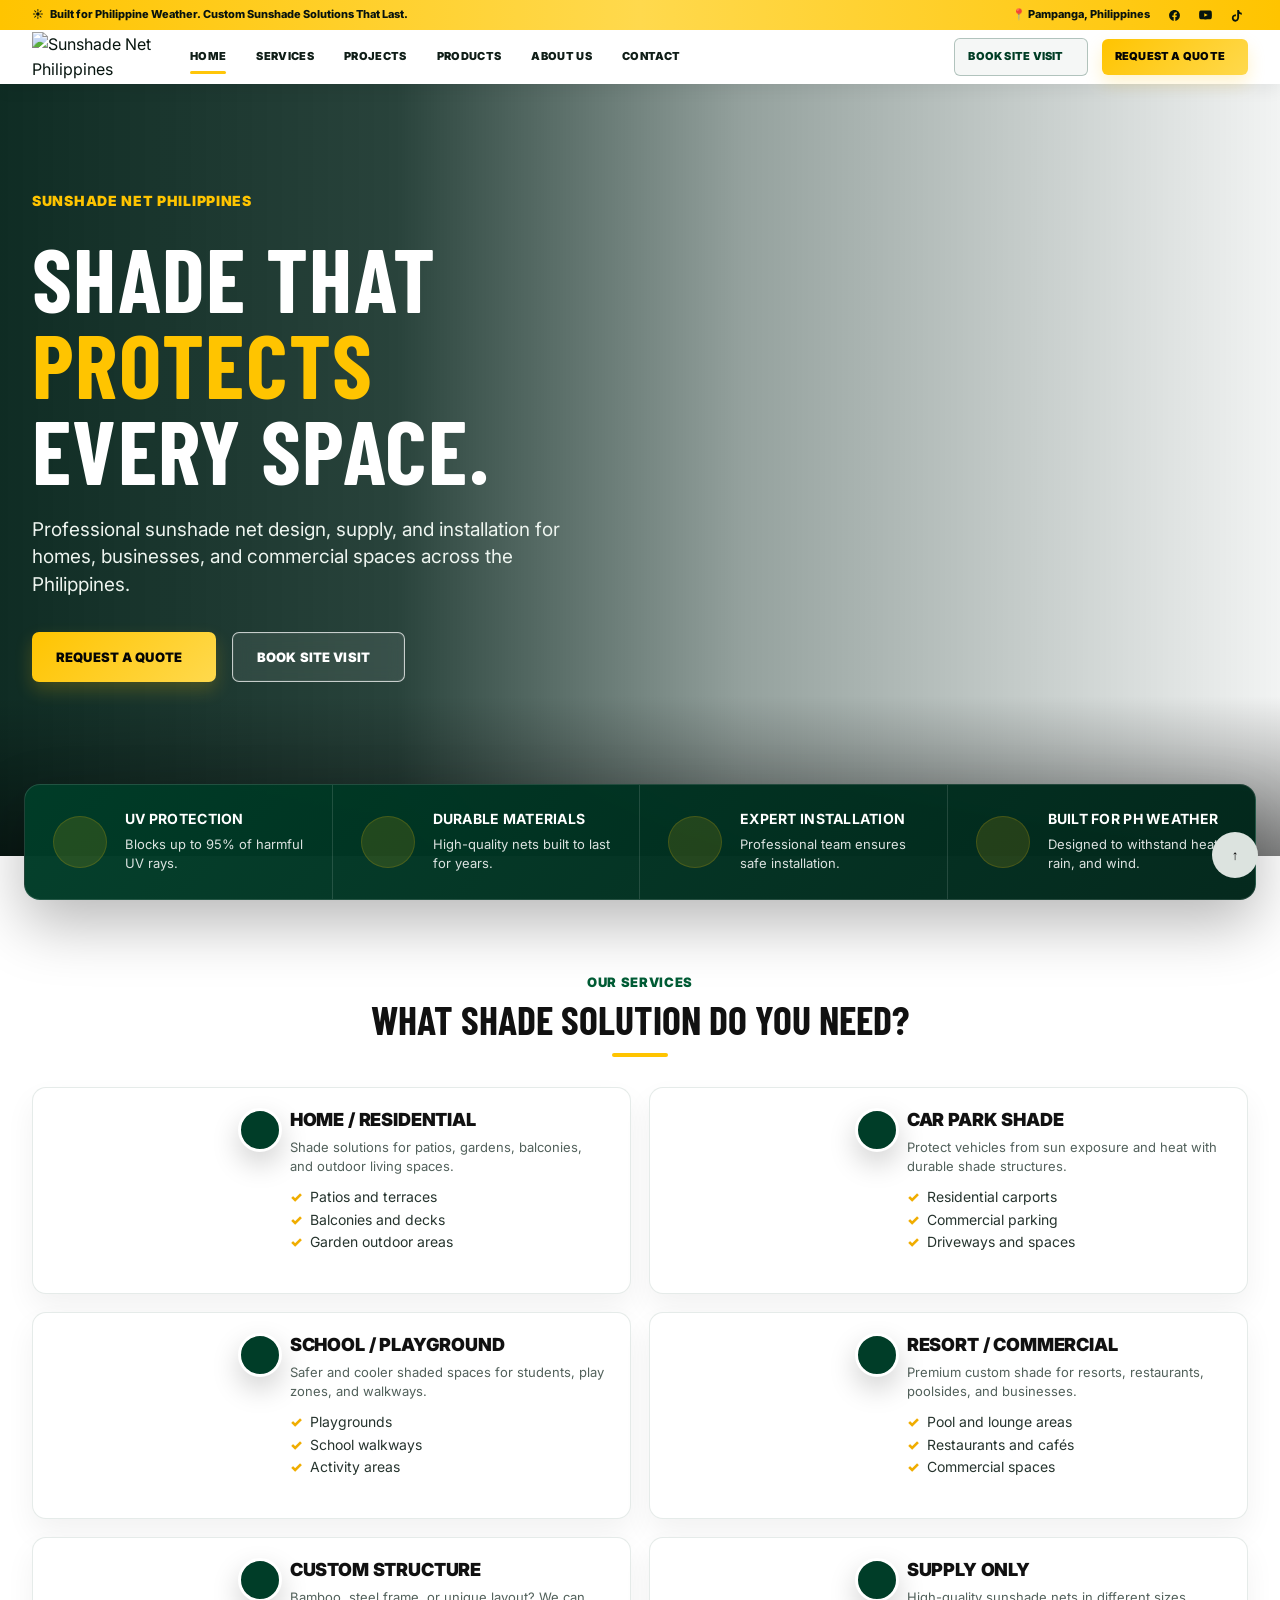
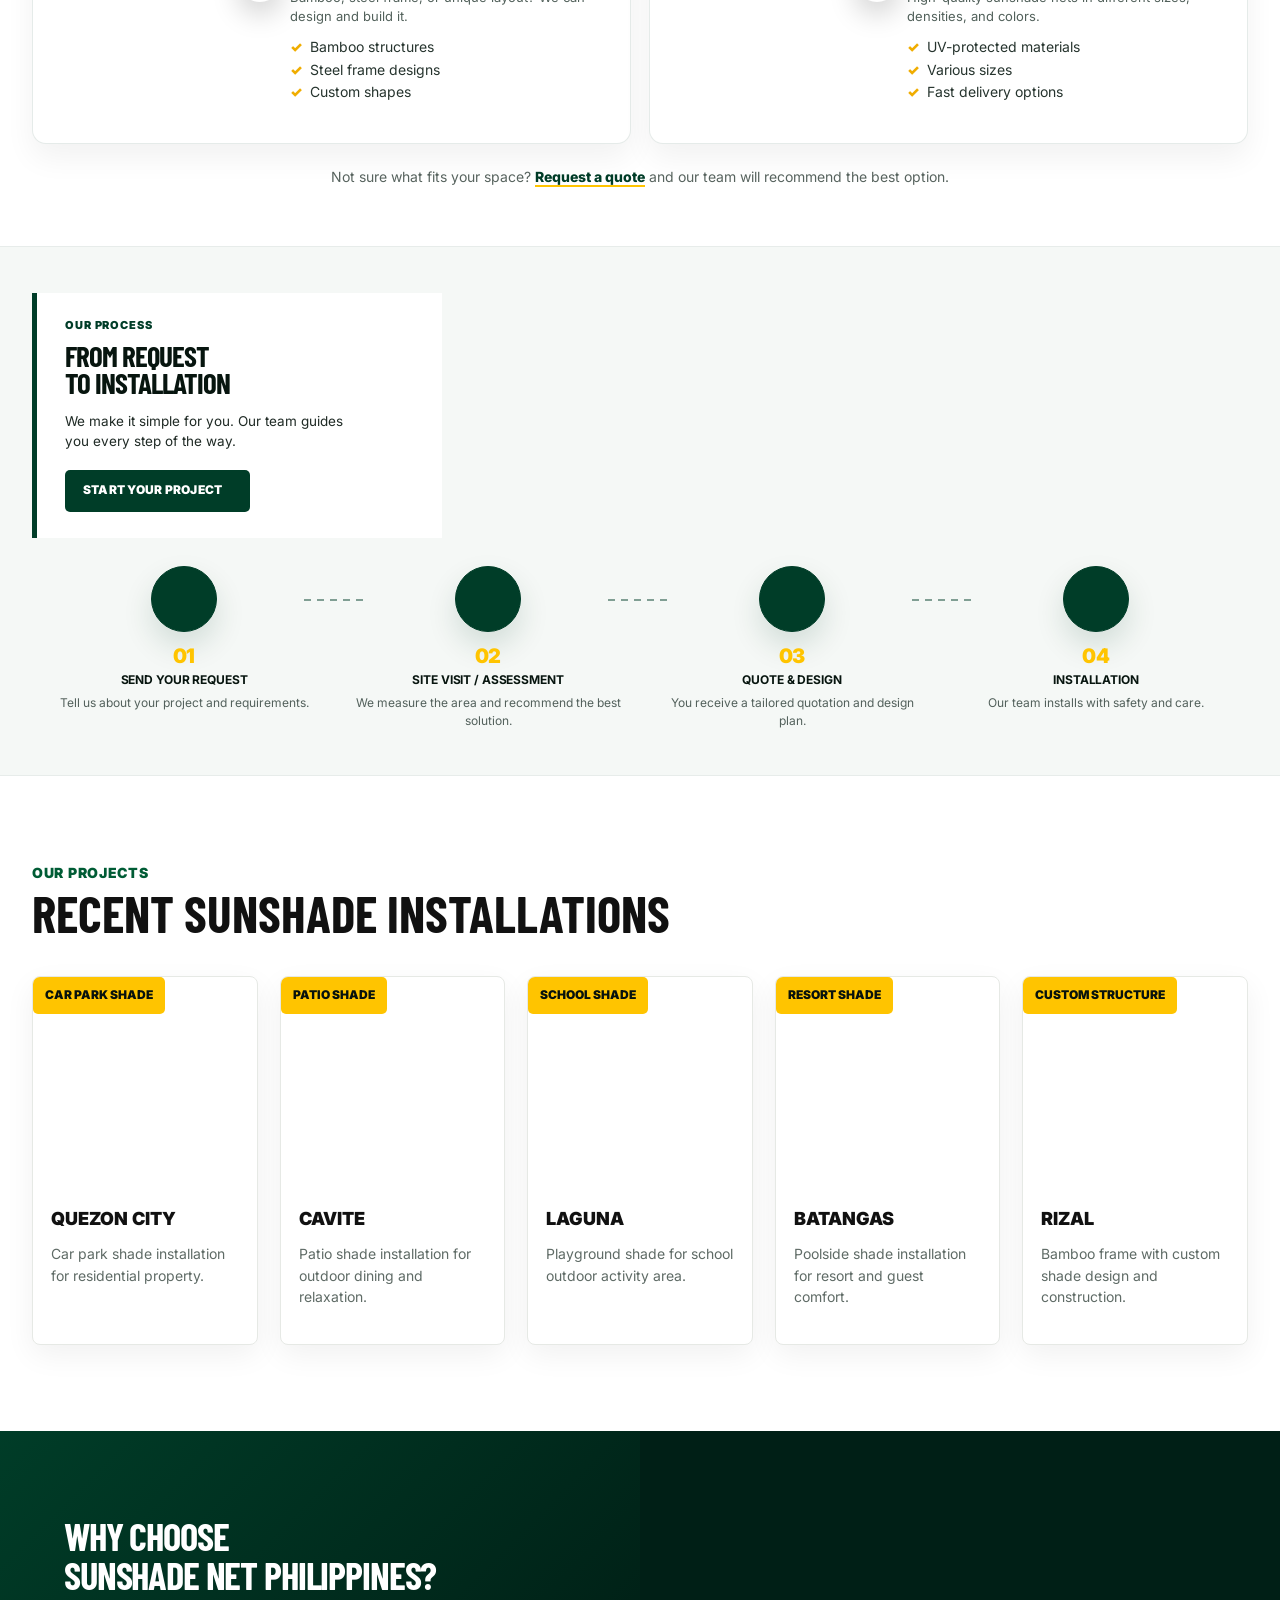
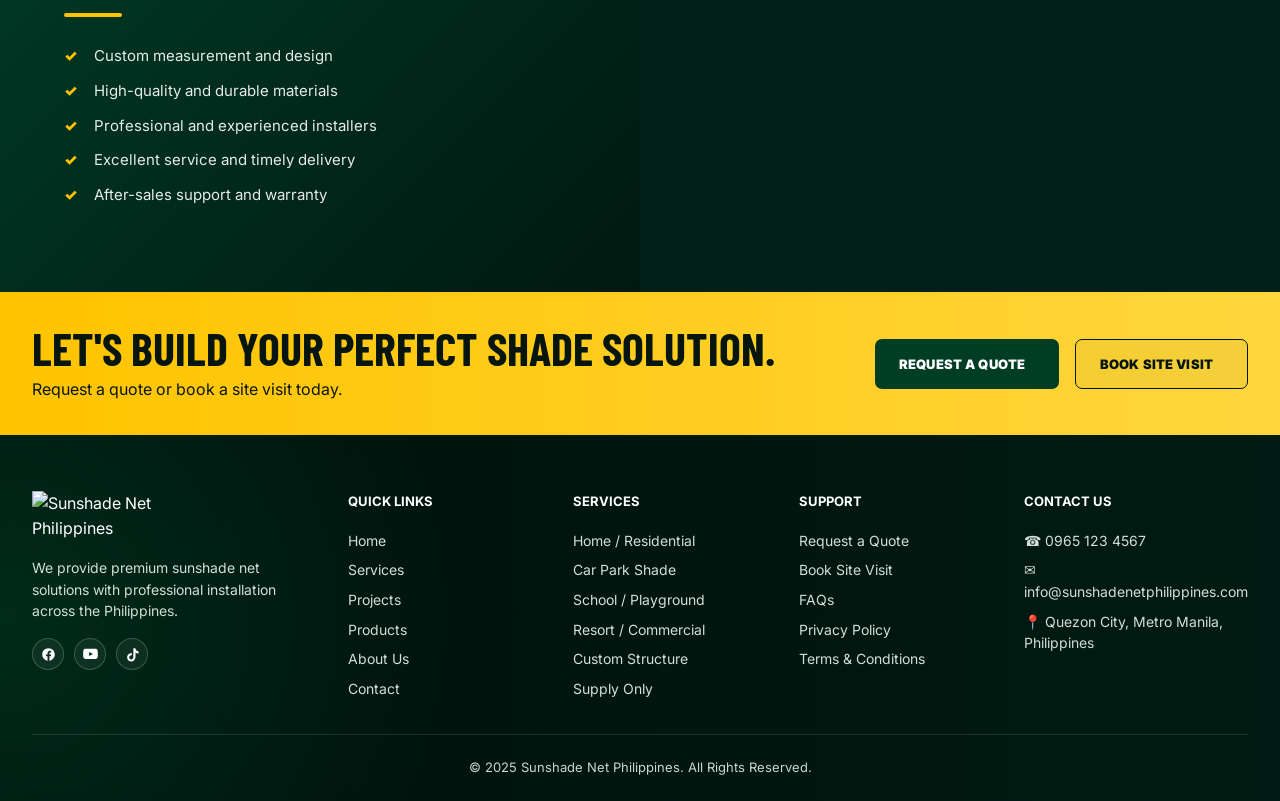
==== commit a8d1ccb4: "Update index.html" ====
--- a/index.html
+++ b/index.html
@@ -484,10 +484,10 @@
       height: 66px;
       margin: 0 auto 14px;
       border-radius: 50%;
-      background: #ffffff;
-      color: var(--snp-green);
-      border: 1px solid rgba(0, 61, 40, 0.14);
-      box-shadow: 0 14px 30px rgba(0, 61, 40, 0.08);
+      background: var(--snp-green);
+      color: #ffffff;
+      border: 1px solid var(--snp-green);
+      box-shadow: 0 14px 30px rgba(0, 61, 40, 0.14);
     }
 
     .process-step .icon svg {
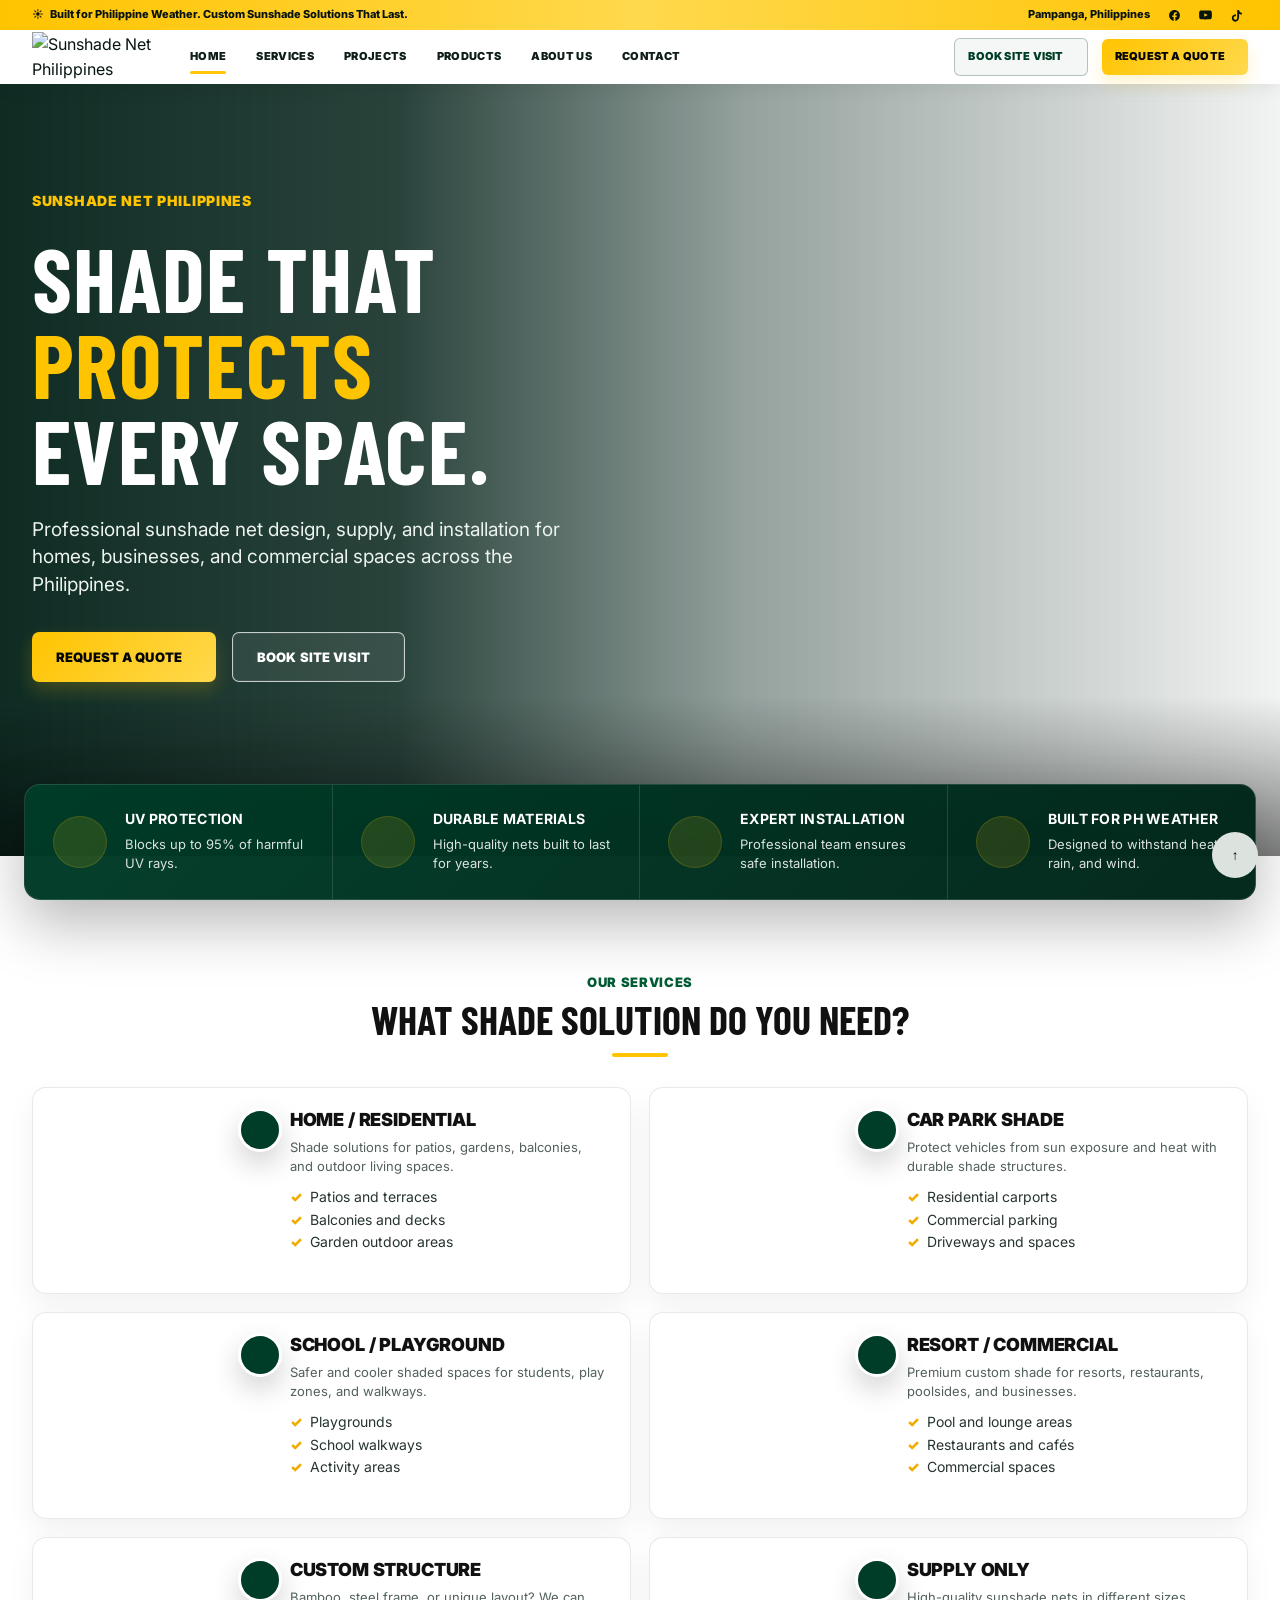
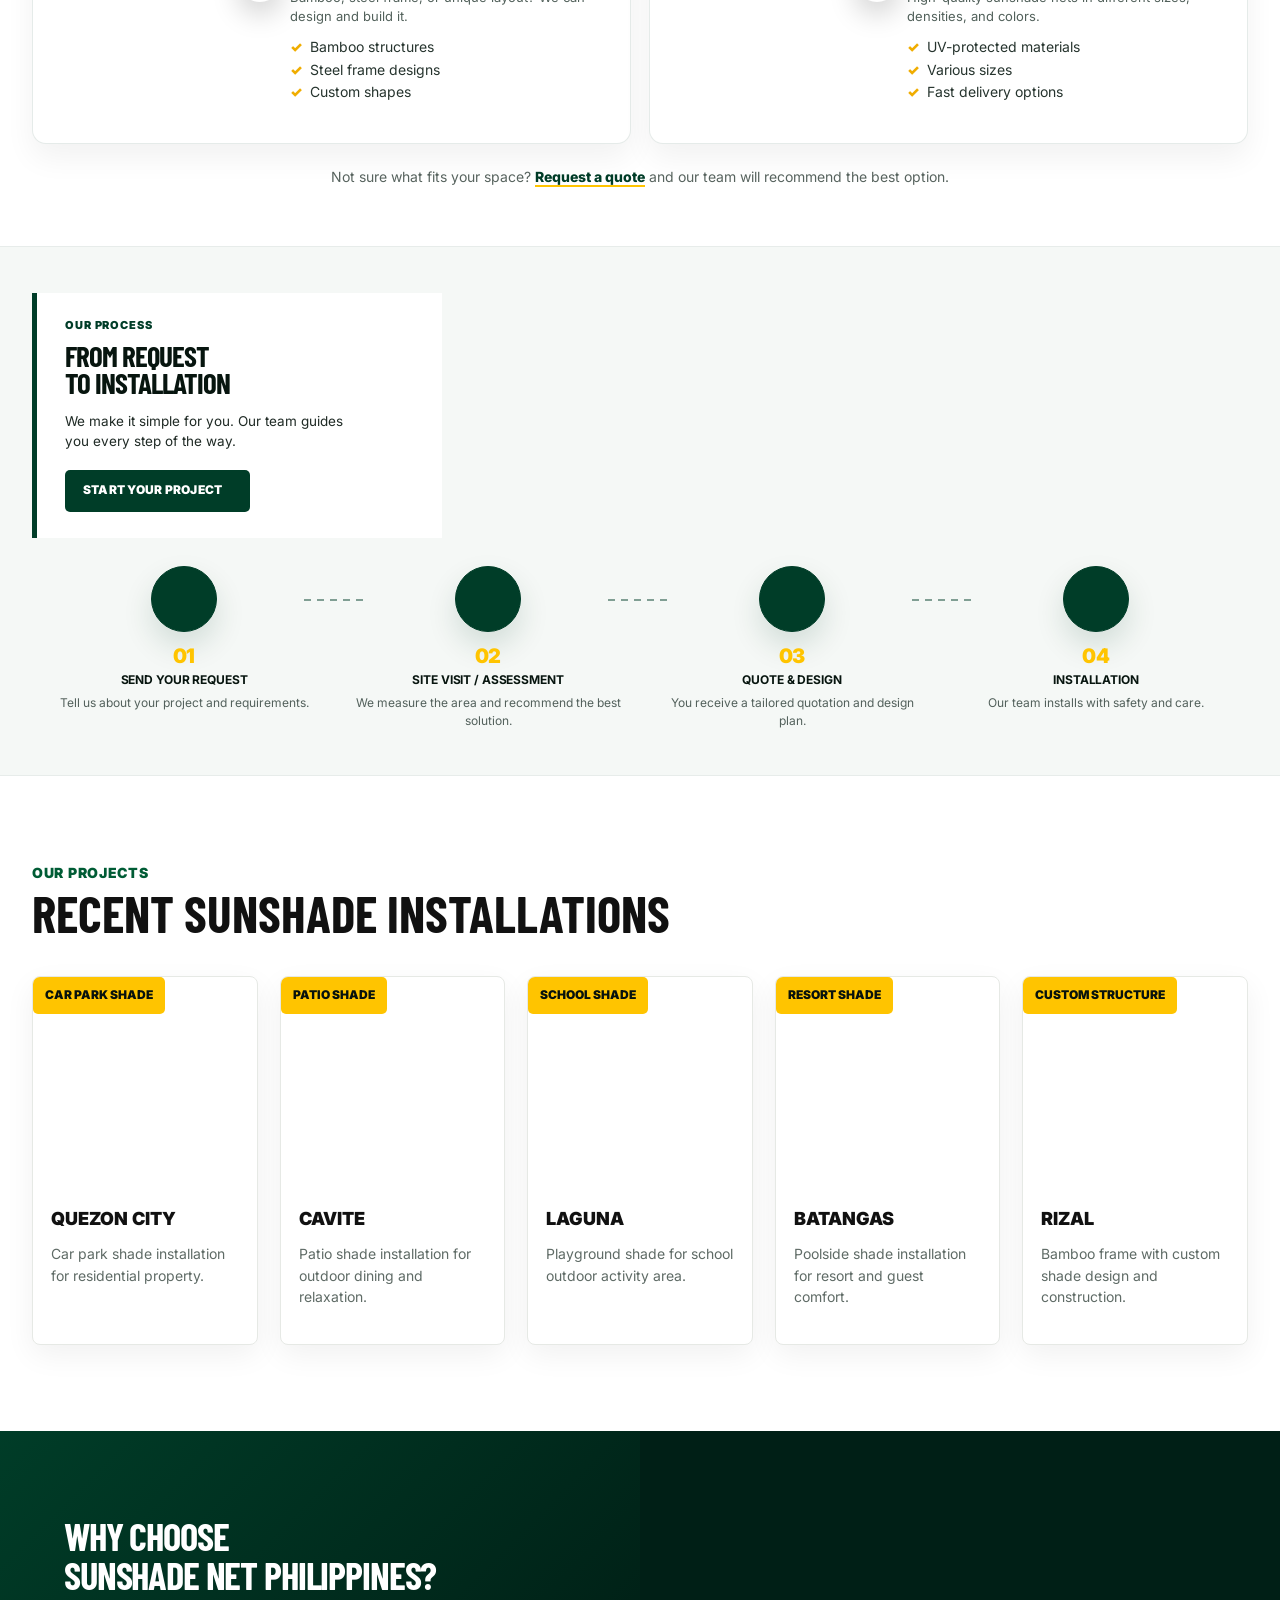
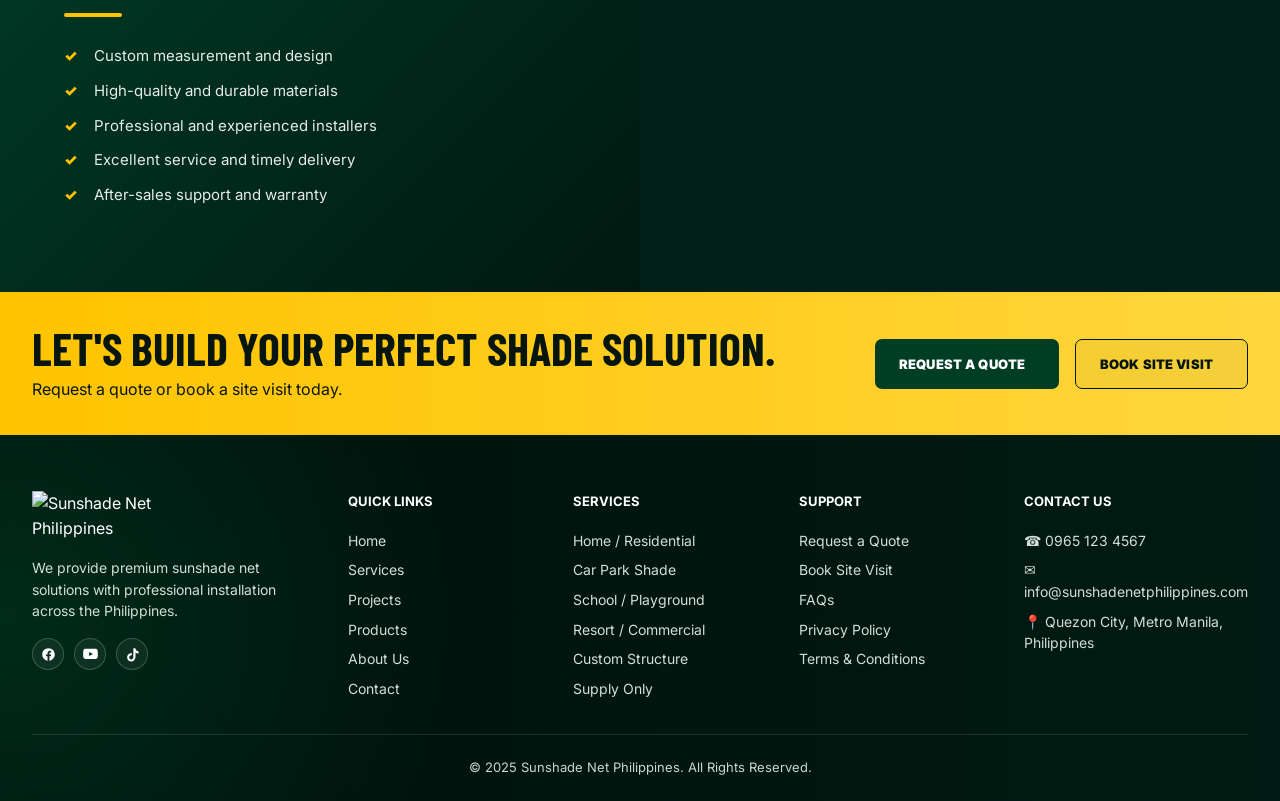
==== commit db880771: "Update index.html" ====
--- a/index.html
+++ b/index.html
@@ -928,7 +928,7 @@
       <div class="topbar-left">Built for Philippine Weather. Custom Sunshade Solutions That Last.</div>
 
       <div class="top-icons">
-        <span>📍 Pampanga, Philippines</span>
+        <span> Pampanga, Philippines</span>
 
         <div class="social-icons">
           <a href="https://www.facebook.com/SunshadeNetPhilippines" target="_blank" rel="noopener noreferrer" aria-label="Facebook">
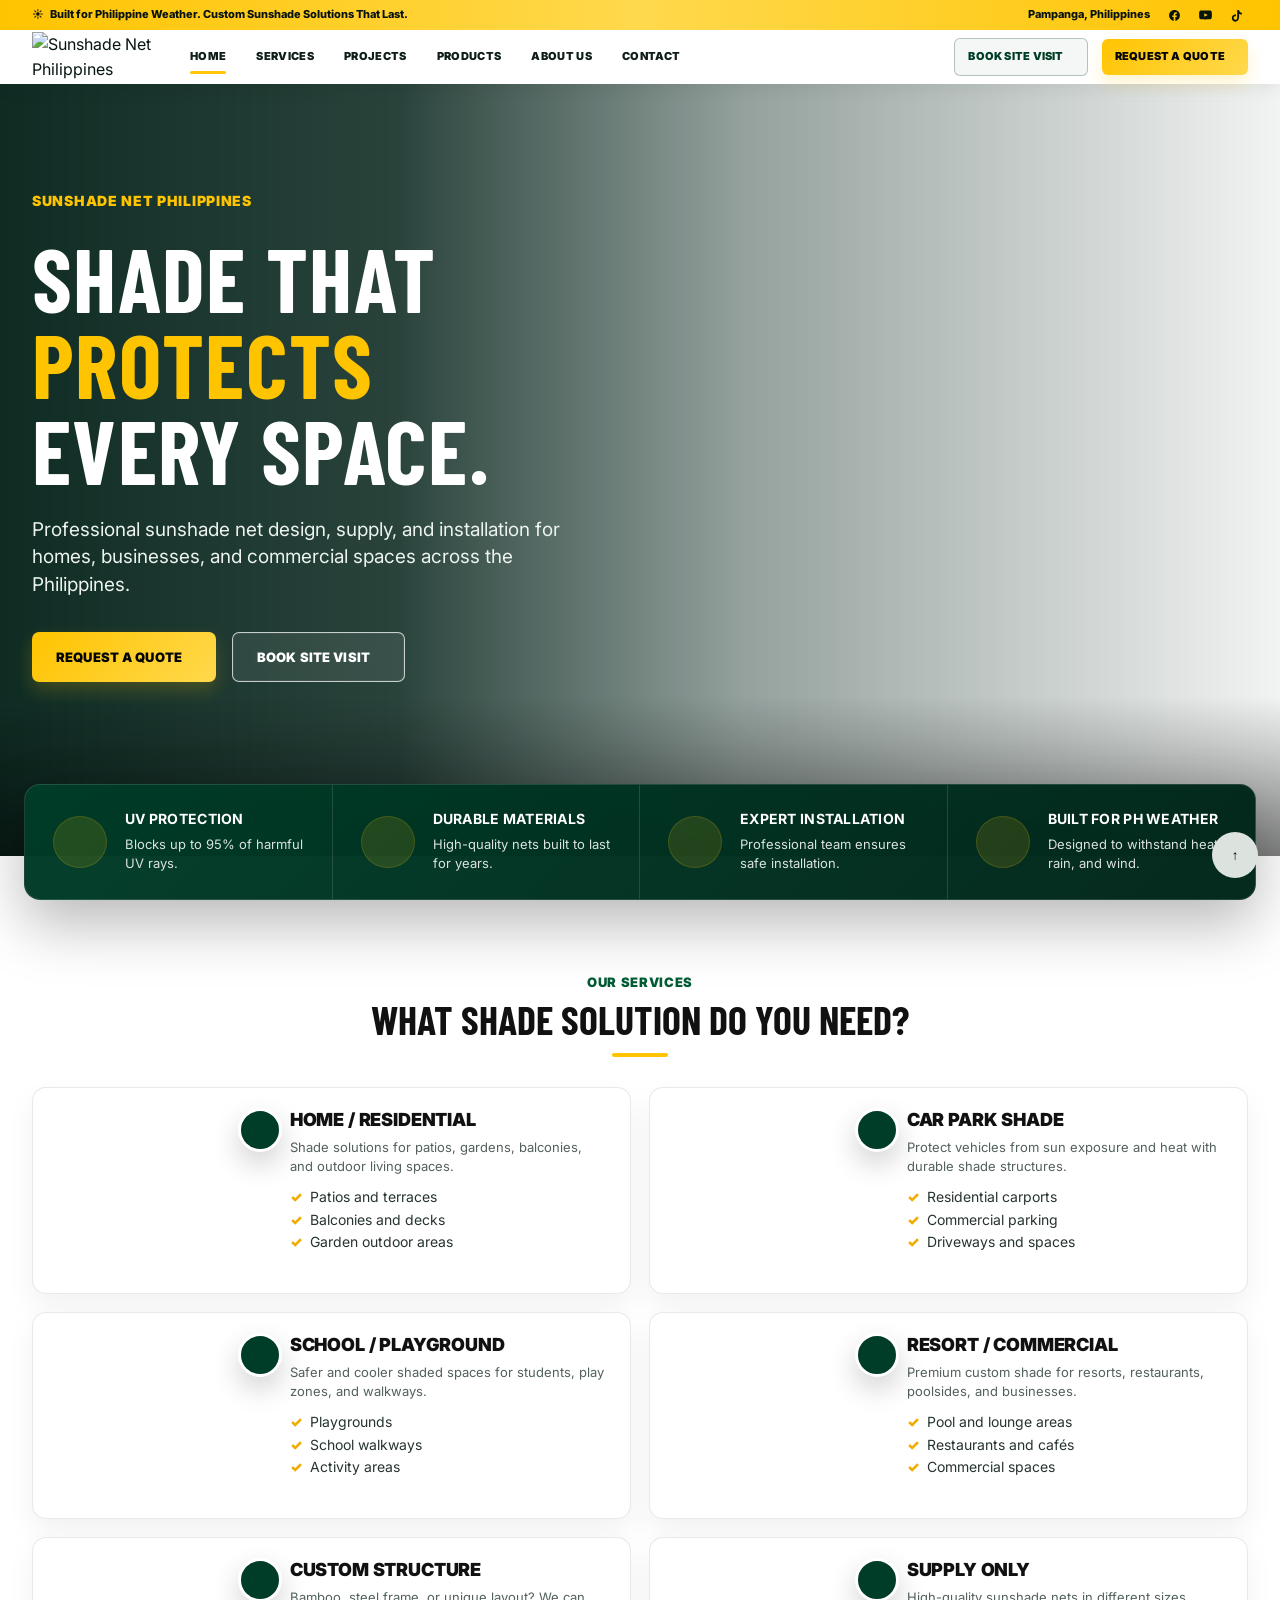
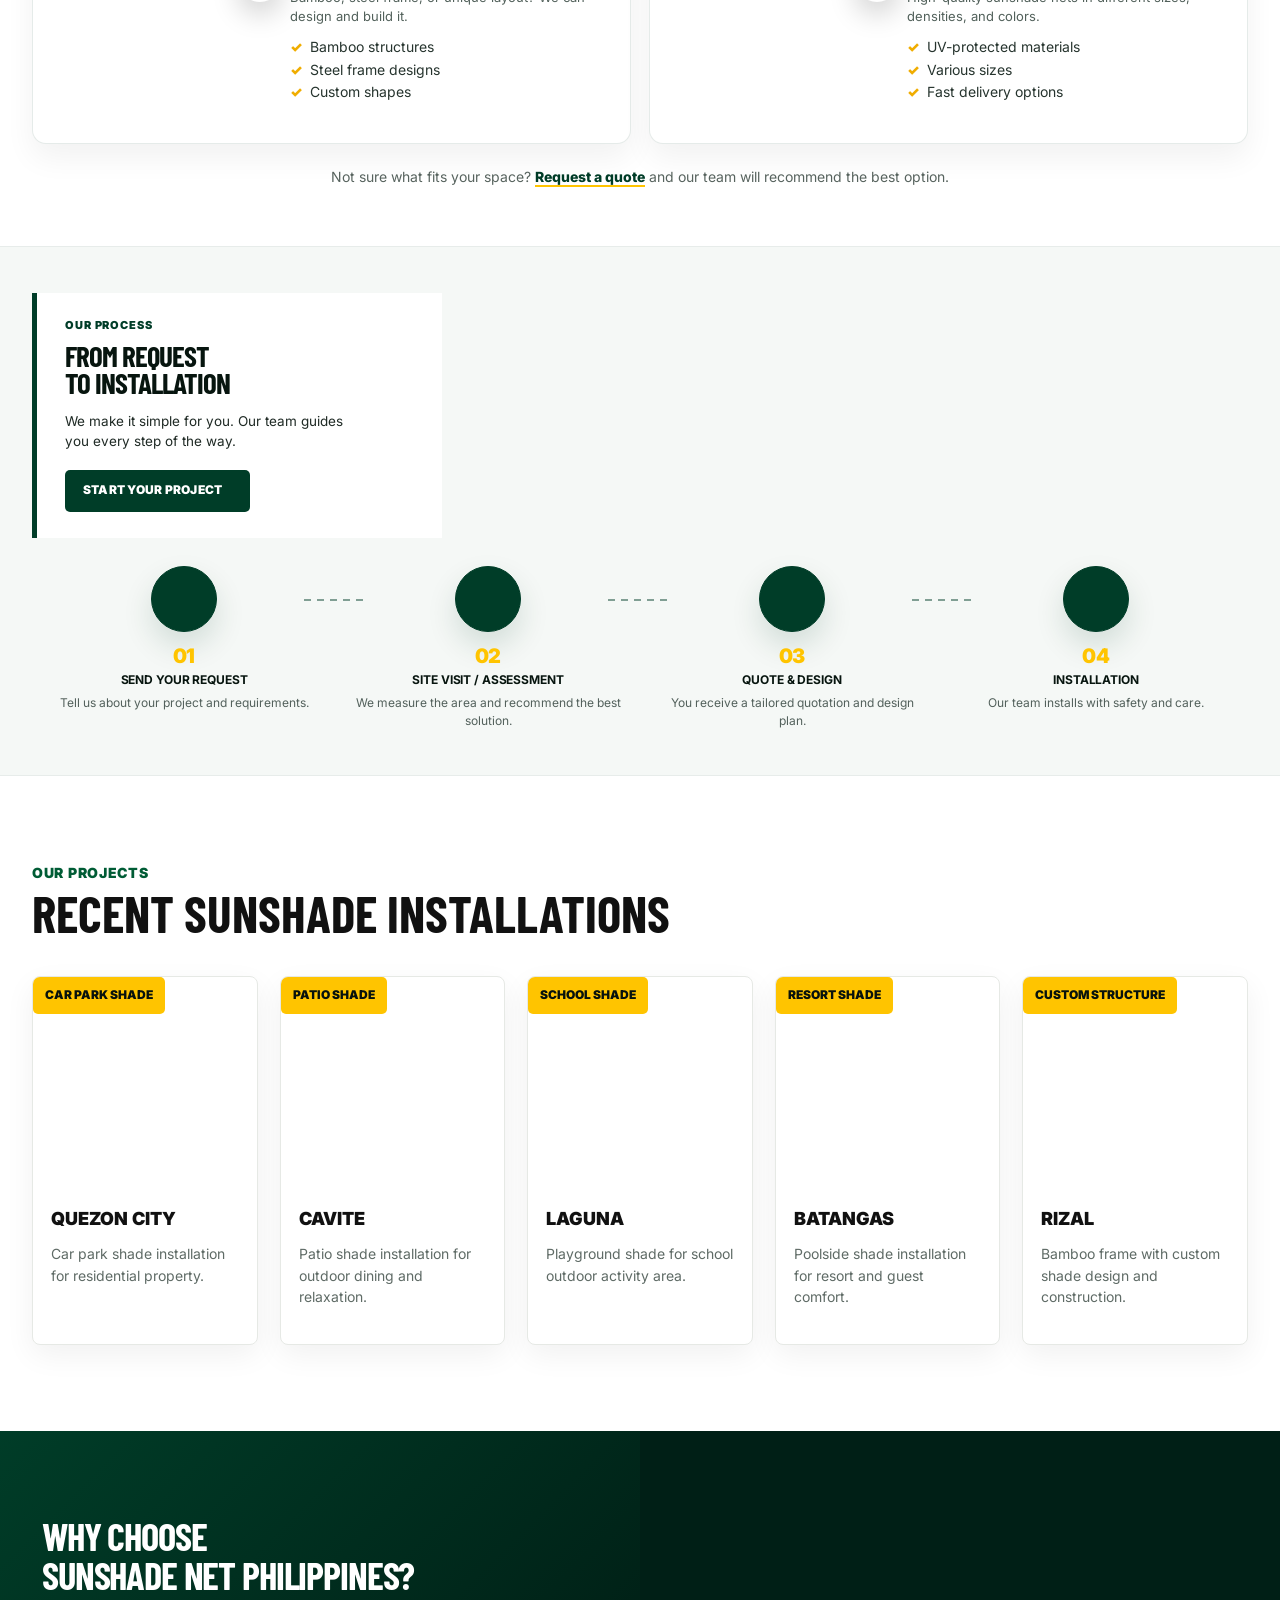
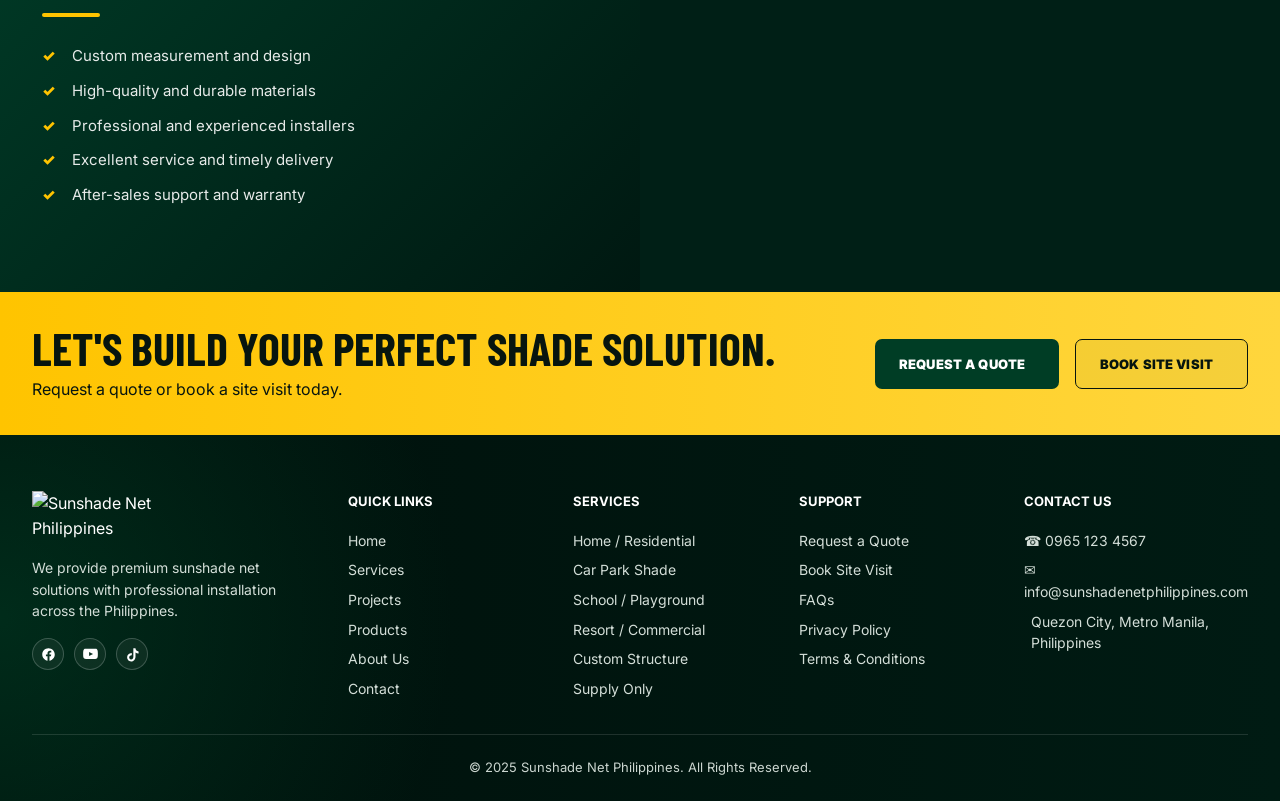
==== commit 9f4b1423: "Update index.html" ====
--- a/index.html
+++ b/index.html
@@ -61,6 +61,39 @@
       display: flex;
       align-items: center;
       gap: 14px;
+    }
+
+    .top-location,
+    .footer-contact-line {
+      display: inline-flex;
+      align-items: center;
+      gap: 7px;
+    }
+
+    .top-location i,
+    .footer-contact-line i {
+      display: inline-flex;
+      align-items: center;
+      justify-content: center;
+      line-height: 0;
+      flex-shrink: 0;
+      color: var(--snp-green);
+    }
+
+    .top-location svg {
+      width: 15px;
+      height: 15px;
+      stroke-width: 2.7;
+    }
+
+    .footer-contact-line svg {
+      width: 16px;
+      height: 16px;
+      stroke-width: 2.5;
+    }
+
+    .footer-contact-line i {
+      color: var(--snp-yellow);
     }
 
     .btn,
@@ -535,18 +568,18 @@
       background:
         linear-gradient(135deg, rgba(0, 61, 40, 0.98), rgba(0, 24, 17, 0.98));
       color: #ffffff;
-      padding: 86px 64px;
+      padding: 86px 78px 86px 34px;
       display: flex;
       flex-direction: column;
       justify-content: center;
-      align-items: flex-start;
+      align-items: flex-end;
     }
 
     .split-banner-content .section-title,
     .split-banner-content ul {
       width: min(100%, 520px);
-      margin-left: auto;
-      margin-right: auto;
+      margin-left: 0;
+      margin-right: 0;
     }
 
     .split-banner-content .section-title {
@@ -831,6 +864,7 @@
 
       .split-banner-content {
         padding: 64px 28px;
+        align-items: flex-start;
       }
 
       .split-banner-content .section-title,
@@ -928,7 +962,10 @@
       <div class="topbar-left">Built for Philippine Weather. Custom Sunshade Solutions That Last.</div>
 
       <div class="top-icons">
-        <span> Pampanga, Philippines</span>
+        <span class="top-location">
+          <i data-lucide="map-pin"></i>
+          Pampanga, Philippines
+        </span>
 
         <div class="social-icons">
           <a href="https://www.facebook.com/SunshadeNetPhilippines" target="_blank" rel="noopener noreferrer" aria-label="Facebook">
@@ -1351,7 +1388,12 @@
         <ul>
           <li>☎ 0965 123 4567</li>
           <li>✉ info@sunshadenetphilippines.com</li>
-          <li>📍 Quezon City, Metro Manila, Philippines</li>
+          <li>
+            <span class="footer-contact-line">
+              <i data-lucide="map-pin"></i>
+              Quezon City, Metro Manila, Philippines
+            </span>
+          </li>
         </ul>
       </div>
     </div>
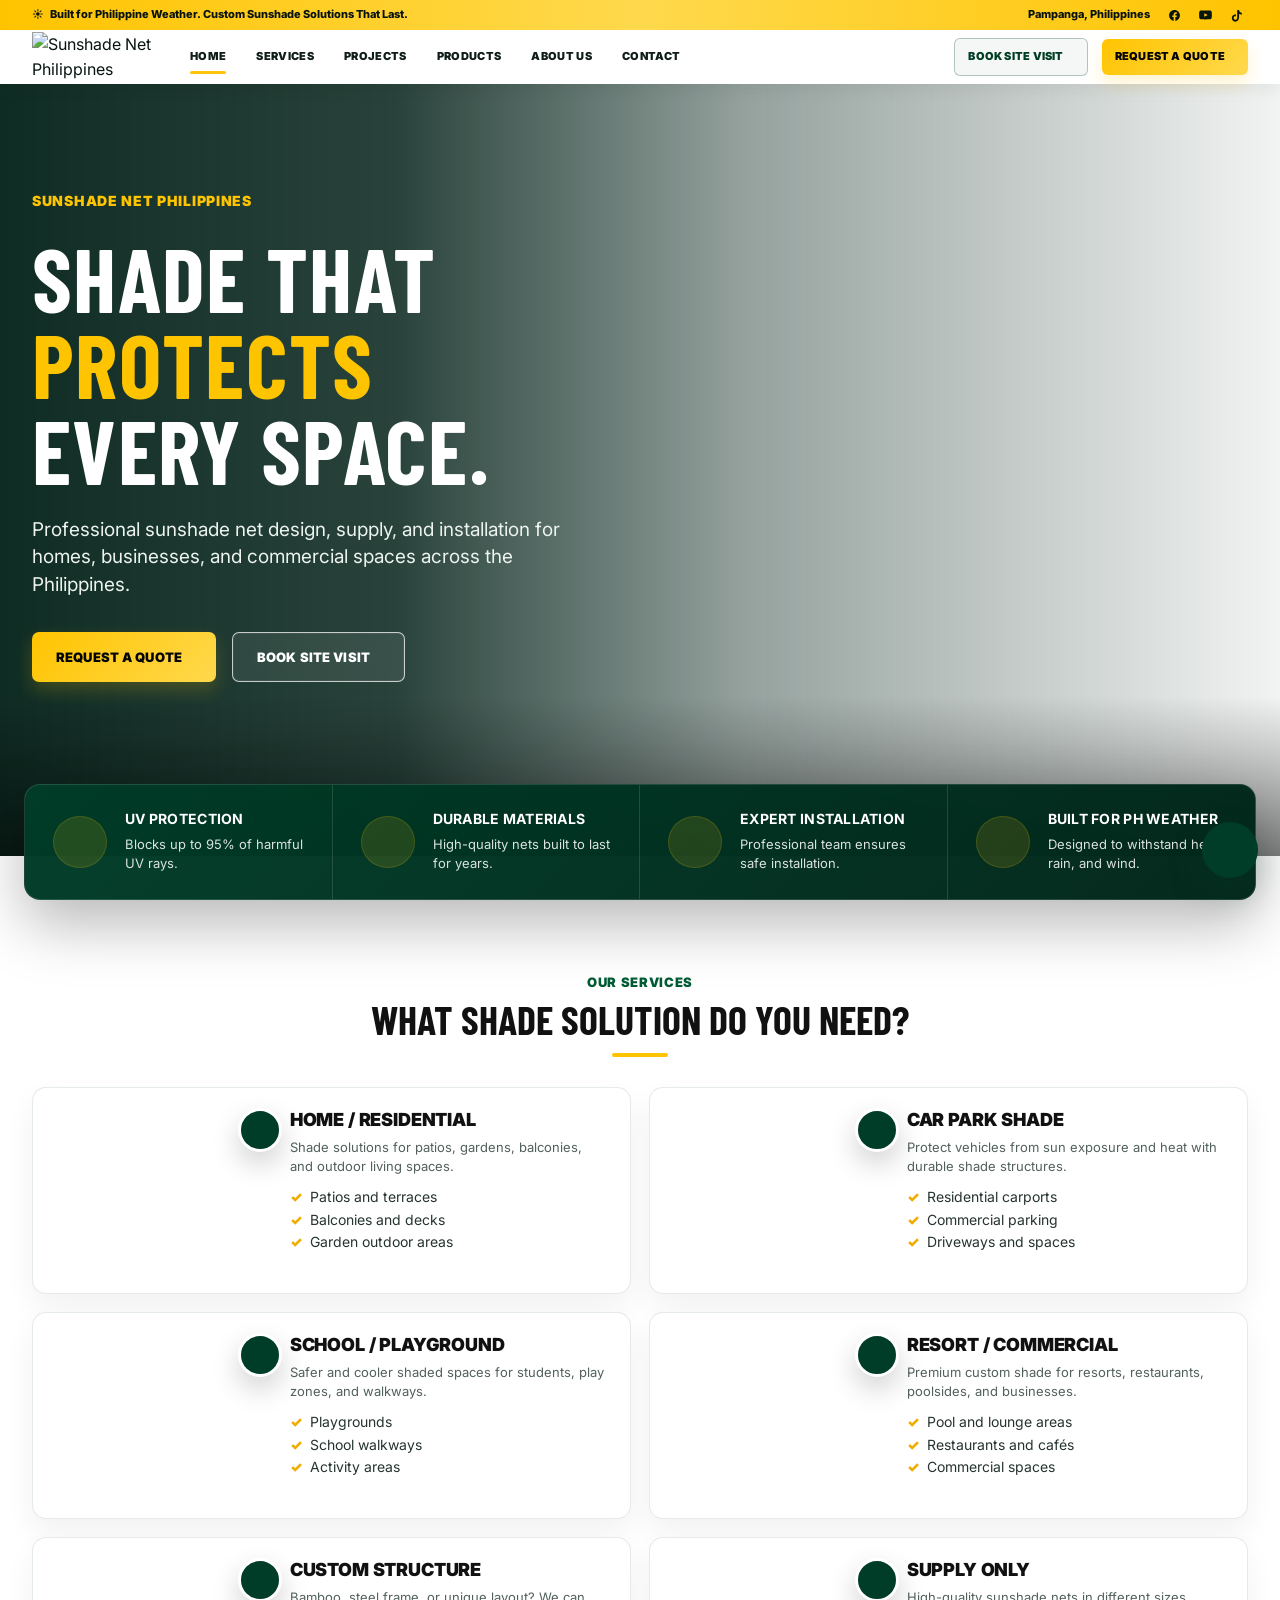
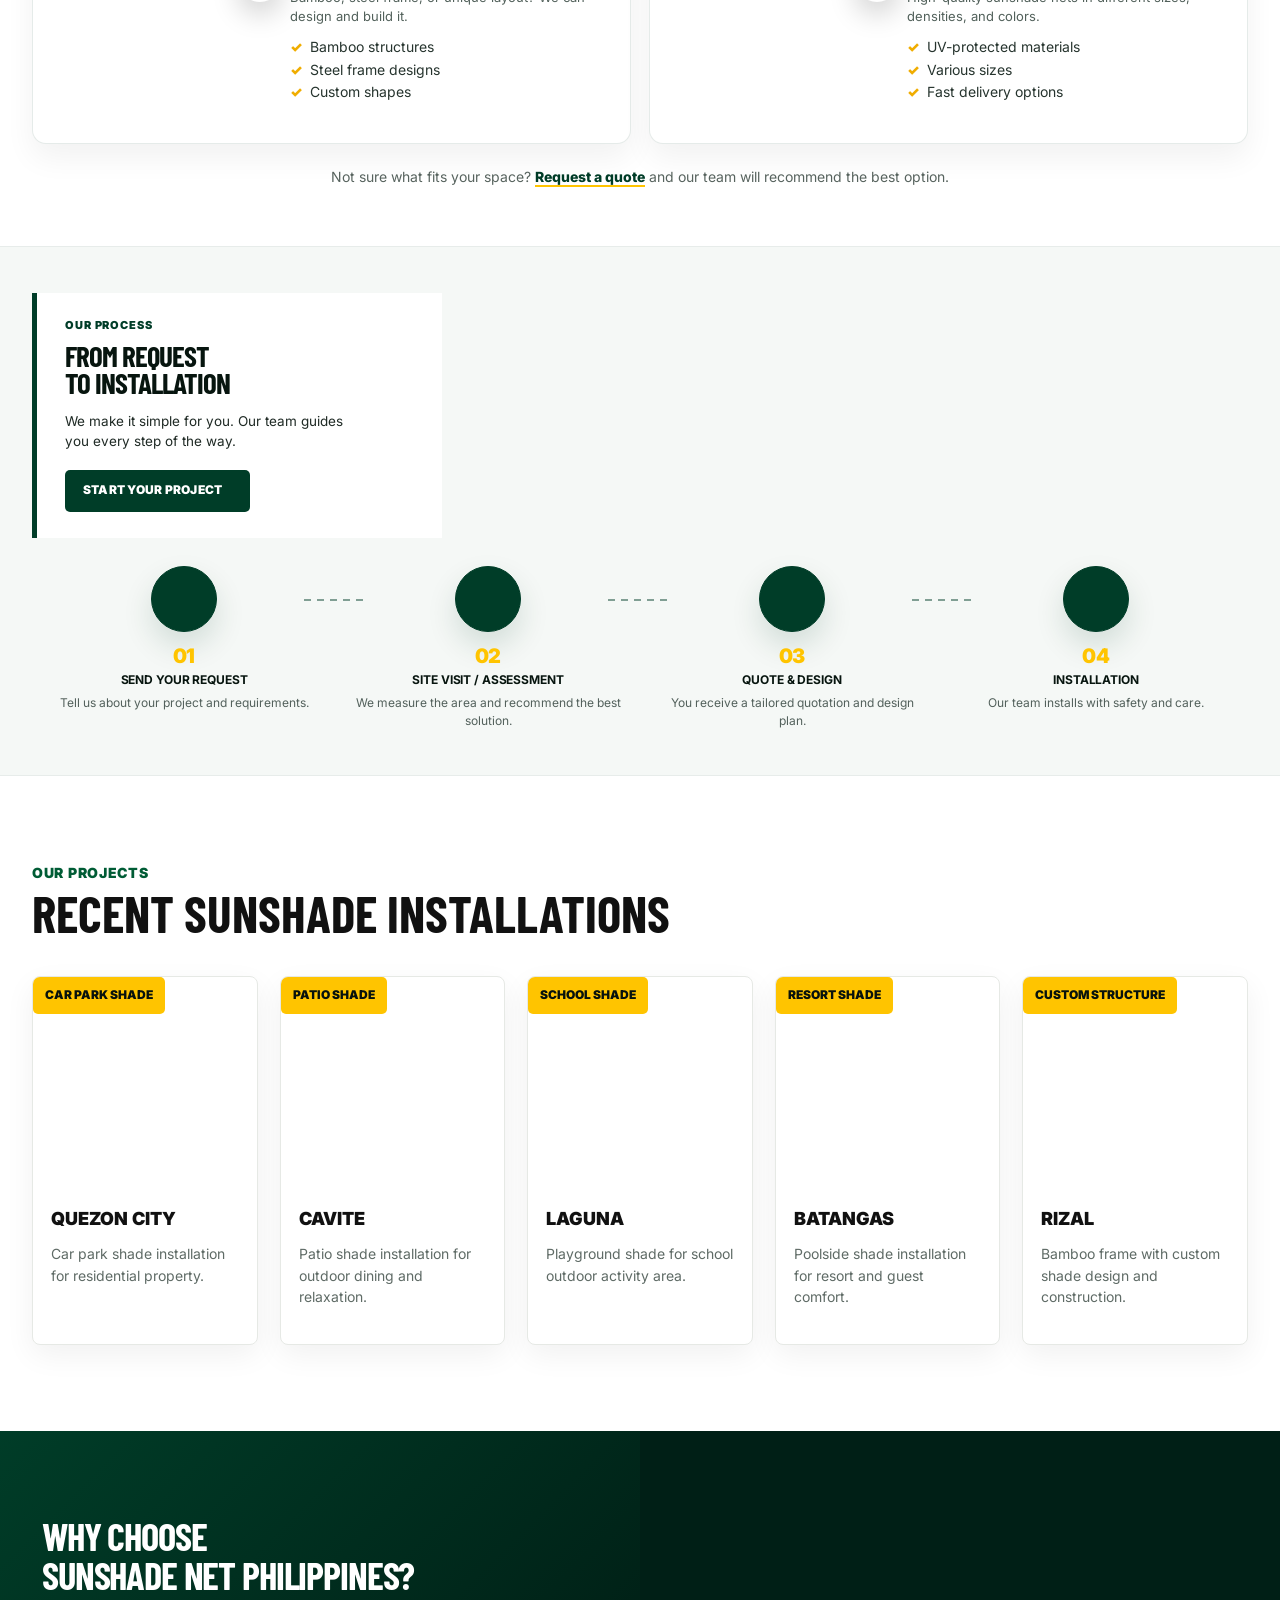
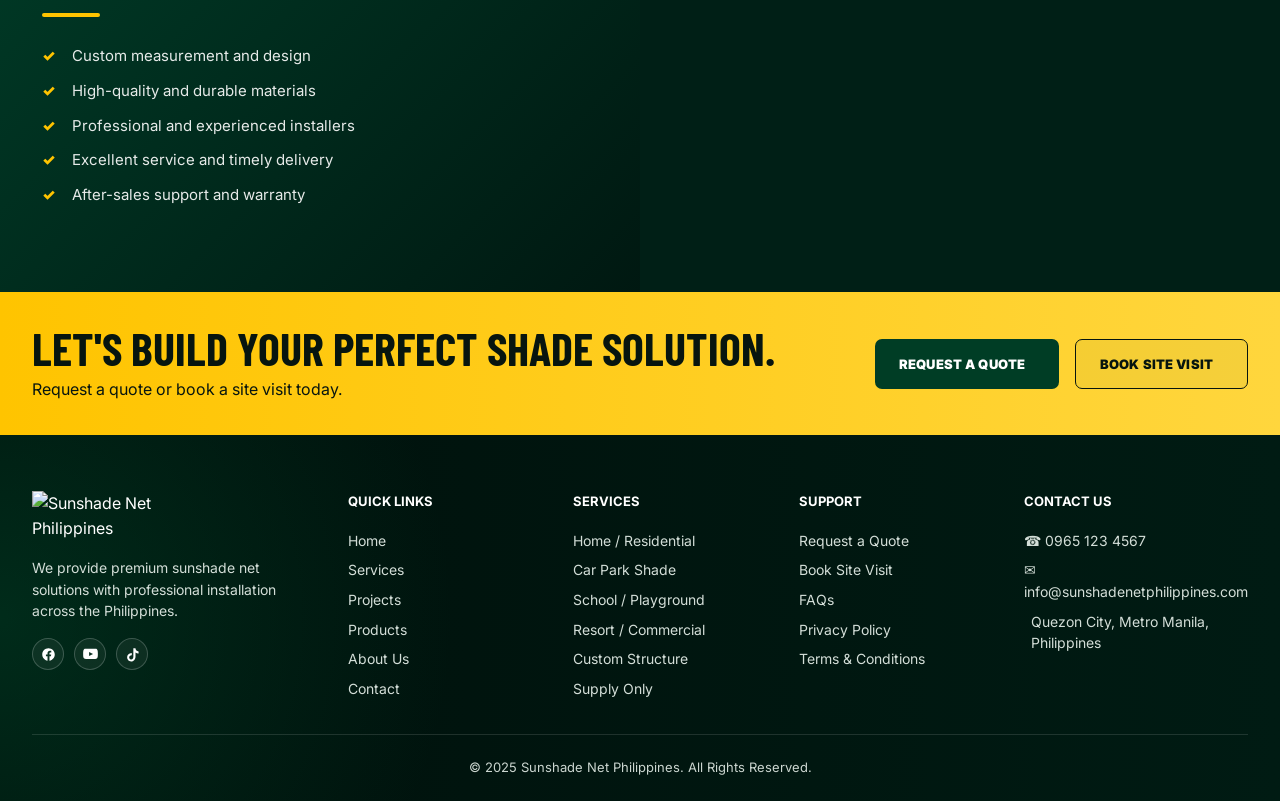
==== commit 9a59203b: "Update index.html" ====
--- a/index.html
+++ b/index.html
@@ -14,6 +14,10 @@
       --snp-green-deep: #00150f;
       --snp-yellow: #ffc400;
       --snp-text: #07150f;
+    }
+
+    html {
+      scroll-behavior: smooth;
     }
 
     body {
@@ -692,6 +696,49 @@
       transform: translateY(-1px);
     }
 
+    .backtop {
+      position: fixed;
+      right: 22px;
+      bottom: 22px;
+      width: 56px;
+      height: 56px;
+      border: none;
+      border-radius: 50%;
+      background: var(--snp-green);
+      color: #ffffff;
+      display: inline-flex;
+      align-items: center;
+      justify-content: center;
+      cursor: pointer;
+      z-index: 999;
+      box-shadow: 0 16px 34px rgba(0, 61, 40, 0.26);
+      transition: background 0.25s ease, transform 0.25s ease, box-shadow 0.25s ease;
+    }
+
+    .backtop i {
+      display: inline-flex;
+      align-items: center;
+      justify-content: center;
+      line-height: 0;
+    }
+
+    .backtop svg {
+      width: 22px;
+      height: 22px;
+      stroke-width: 2.7;
+    }
+
+    .backtop:hover {
+      background: var(--snp-green-dark);
+      transform: translateY(-4px);
+      box-shadow: 0 20px 38px rgba(0, 31, 22, 0.32);
+    }
+
+    .backtop:focus-visible {
+      outline: 3px solid rgba(255, 196, 0, 0.8);
+      outline-offset: 3px;
+    }
+
     @media (max-width: 1280px) {
       .cards.services-3-grid {
         grid-template-columns: repeat(2, minmax(0, 1fr));
@@ -951,6 +998,18 @@
 
       .split-banner-img {
         min-height: 250px;
+      }
+
+      .backtop {
+        width: 50px;
+        height: 50px;
+        right: 16px;
+        bottom: 16px;
+      }
+
+      .backtop svg {
+        width: 20px;
+        height: 20px;
       }
     }
   </style>
@@ -1401,11 +1460,20 @@
     <div class="container copyright">© 2025 Sunshade Net Philippines. All Rights Reserved.</div>
   </footer>
 
-  <button class="backtop">↑</button>
+  <button class="backtop" aria-label="Back to top" type="button">
+    <i data-lucide="chevron-up"></i>
+  </button>
 
   <script src="https://unpkg.com/lucide@latest"></script>
   <script>
     lucide.createIcons();
+
+    const backTopBtn = document.querySelector('.backtop');
+    if (backTopBtn) {
+      backTopBtn.addEventListener('click', function () {
+        window.scrollTo({ top: 0, behavior: 'smooth' });
+      });
+    }
   </script>
   <script src="assets/js/main.js"></script>
 </body>
